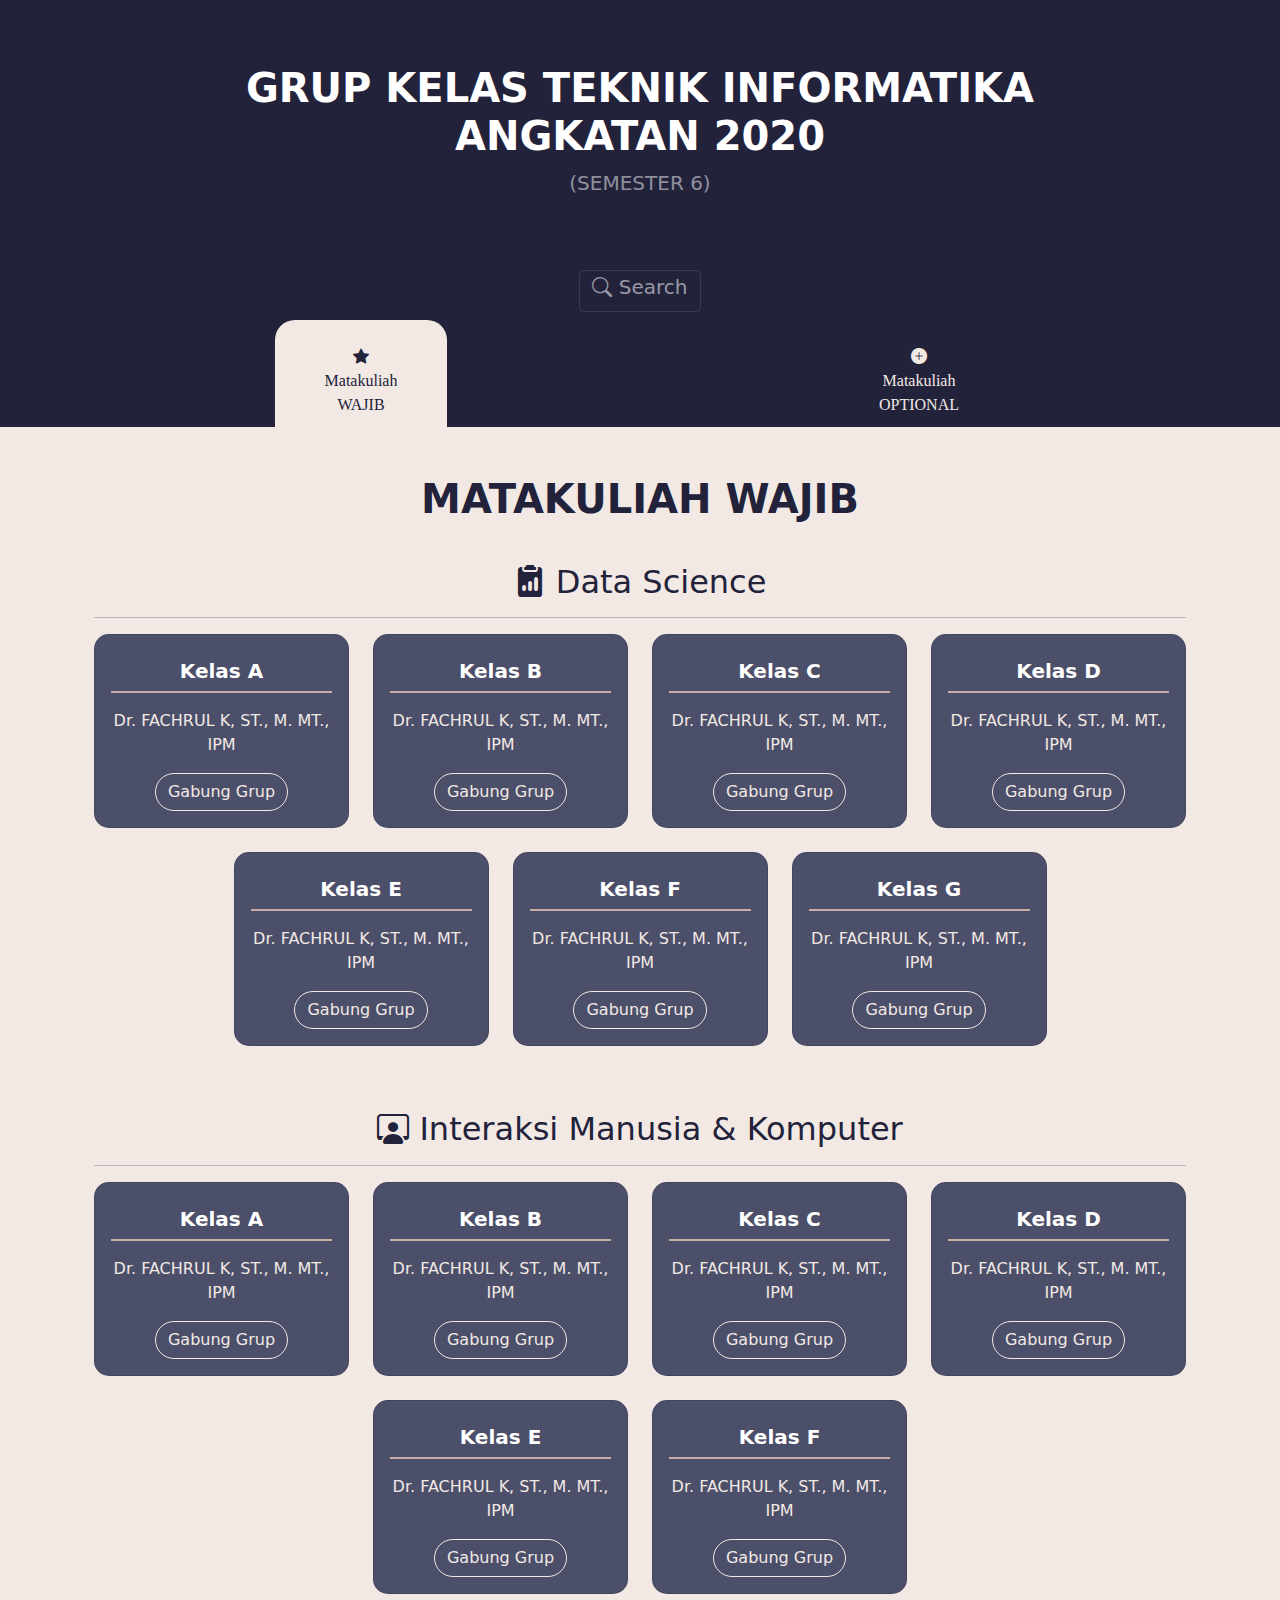
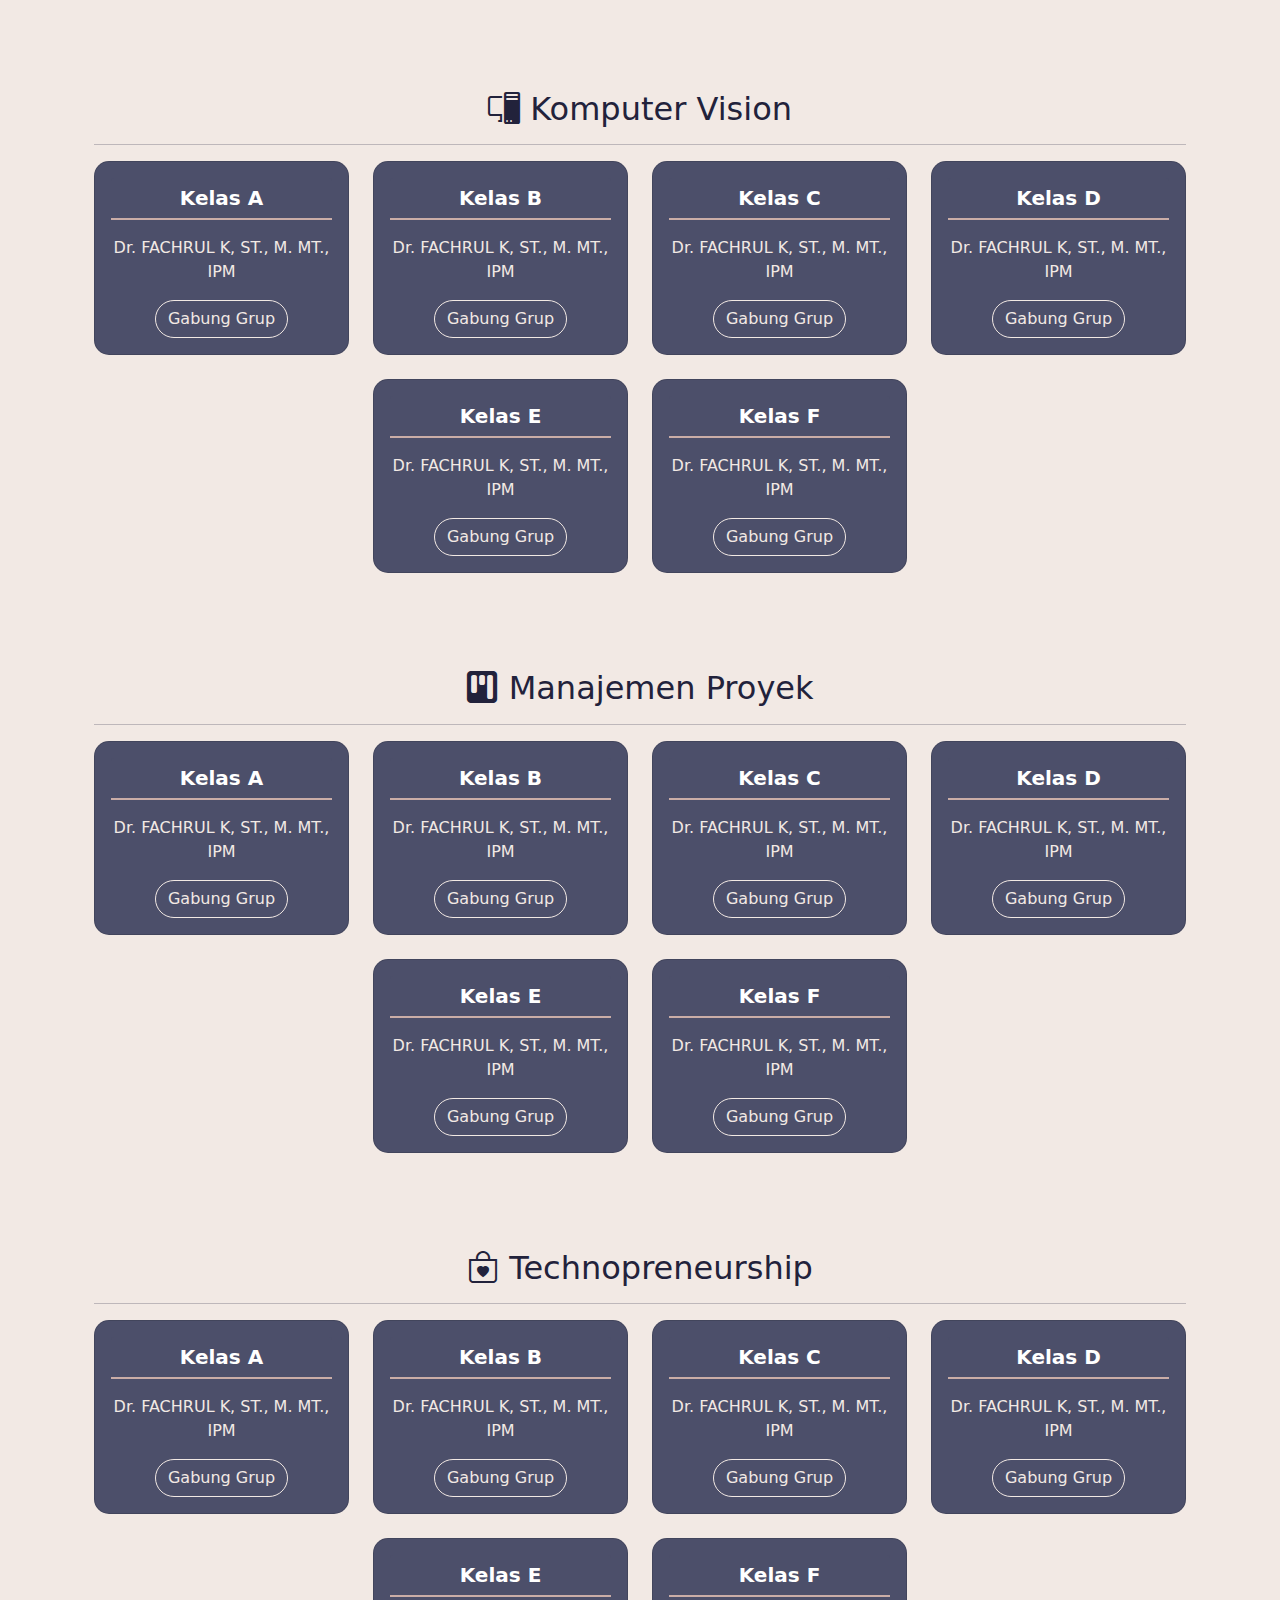
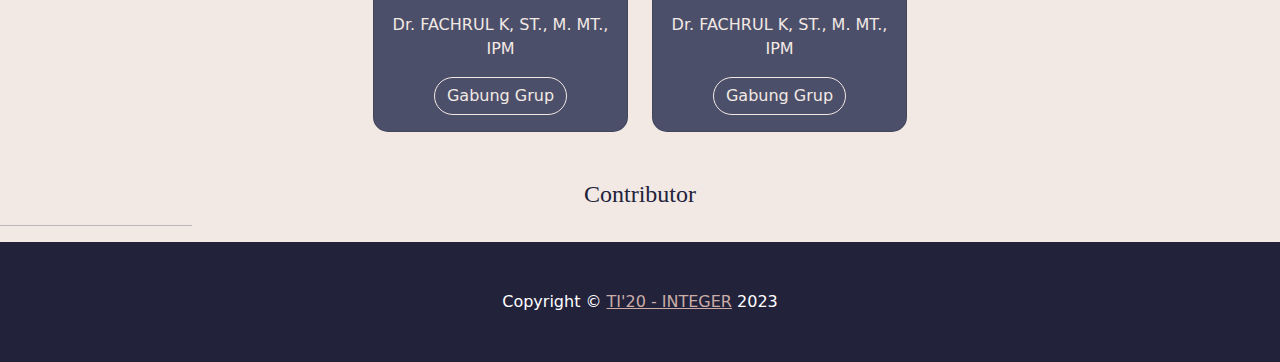
==== index.html @ 91c4e0d6 "try css menu" ====
<!DOCTYPE html>
<html lang="en">

<head>
  <title>KELAS INTEGER SEMESTER 6</title>
  <link rel="icon" type="image/png" href="favicon.png" />
  <meta name="viewport" content="width=device-width, initial-scale=1" />
  <!-- Favicon-->
  <link rel="icon" type="image/x-icon" href="assets/favicon.ico" />
  <!-- Bootstrap icons-->
  <link rel="stylesheet" href="https://cdn.jsdelivr.net/npm/bootstrap-icons@1.10.3/font/bootstrap-icons.css">
  <!-- Core theme CSS (includes Bootstrap)-->
  <link href="css/styles.css" rel="stylesheet" />
  <style>
    #more {
      display: none;
    }

    .tim {
      border-radius: 15px;
      margin: auto;
      text-align: center;
      font-family: "Apple Color Emoji", "Segoe UI Emoji", "Segoe UI Symbol";
      color: #22223B;
      padding: auto;
    }

    /* Style the buttons that are used to open the tab content */
    .col button {
      background-color: inherit;
      border: none;
      cursor: pointer;
      transition: 0.3s;
      font-family: "Apple Color Emoji", "Segoe UI Emoji", "Segoe UI Symbol";
      color: #F2E9E4;
      border-top-right-radius: 20px;
      border-top-left-radius: 20px;
      padding-right: 40%;
      padding-left: 40%;
      padding-top: 25px;
      padding-bottom: 10px;
    }

    @media screen and (min-width: 450px) {
      .col button {
      background-color: inherit;
      border: none;
      cursor: pointer;
      transition: 0.3s;
      font-family: "Apple Color Emoji", "Segoe UI Emoji", "Segoe UI Symbol";
      color: #F2E9E4;
      border-top-right-radius: 20px;
      border-top-left-radius: 20px;
      padding-right: 50px;
      padding-left: 50px;
      padding-top: 25px;
      padding-bottom: 10px;
    }
    }

    /* Change background color of buttons on hover */
    .col button:hover {
      background-color: #4C4F6A;
      color: #CAADA7;
    }

    /* Create an active/current tablink class */
    .col button.active {
      background-color: #F2E9E4;
      color: #22223B;
    }

    /* Style the tab content */
    .colcontent {
      display: none;
      padding: 6px 12px;
    }

    .sidenav {
      height: 100%;
      width: 0;
      position: fixed;
      z-index: 1;
      top: 0;
      left: 0;
      background-color: #4C4F6A;
      overflow-x: hidden;
      transition: 0.5s;
      padding-top: 30px;
    }
  </style>
</head>

<body>
  <header class="bg-dark py-3">
    <div class="container px-4 px-lg-5 my-5">
      <div class="text-center text-white">
        <h1 class="display-6 fw-bolder">GRUP KELAS TEKNIK INFORMATIKA ANGKATAN 2020</h1>
        <p class="lead fw-normal text-white-50 mb-0">(SEMESTER 6)</p>
      </div>
    </div>
  </header>

  <nav class="navbar navbar-dark bg-dark">
    <div class="container justify-content-center">
      <button class="navbar-toggler" type="button" onclick="openNav()" data-bs-toggle="mySidenav"
        data-bs-target="#mySidenav" aria-controls="mySidenav">
        <h5><i class="bi bi-search"></i> Search</h5>
      </button>
      <div class="sidenav text-bg-dark" tabindex="-1" id="mySidenav" aria-labelledby="offcanvasDarkNavbarLabel">
        <div class="offcanvas-header">
          <h5 class="offcanvas-title text-light" id="offcanvasDarkNavbarLabel">Pencarian Matakuliah</h5>
          <a type="button" class="btn-close btn-close-white" data-bs-dismiss="offcanvas" aria-label="Close"
            onclick="closeNav()"></a>
        </div>
        <div class="offcanvas-body">
          <div id="list-example" class="list-group">
            <div>
              <div class="offcanvas-header my-2">
                <h5 class="offcanvas-title text-light" id="offcanvasDarkNavbarLabel">Wajib</h5>
              </div>
              <a class="list-group-item list-group-item-action" href="#dataScience">Data Science</a>
              <a class="list-group-item list-group-item-action" href="#iMK">Interaksi Manusia dan Komputer</a>
              <a class="list-group-item list-group-item-action" href="#komVis">Komputer Vision</a>
              <a class="list-group-item list-group-item-action" href="#menPro">Manajemen Proyek</a>
              <a class="list-group-item list-group-item-action" href="#techno">Technopreneurship</a>
            </div>

            <div>
              <div class="offcanvas-header my-2">
                <h5 class="offcanvas-title text-light" id="offcanvasDarkNavbarLabel">Optional</h5>
              </div>
              <a class="list-group-item list-group-item-action" href="#animation">Animation Creator</a>
              <a class="list-group-item list-group-item-action" href="#bioinfo">Bioinformatics</a>
              <a class="list-group-item list-group-item-action" href="#biomed">Biomedics</a>
              <a class="list-group-item list-group-item-action" href="#cloud">Cloud Computing</a>
              <a class="list-group-item list-group-item-action" href="#data">Datamining</a>
              <a class="list-group-item list-group-item-action" href="#frame">Framework Programming</a>
              <a class="list-group-item list-group-item-action" href="#gis">Geographical Information System</a>
              <a class="list-group-item list-group-item-action" href="#infoRet">Information Retreival</a>
              <a class="list-group-item list-group-item-action" href="#inMar">Internet Marketing</a>
              <a class="list-group-item list-group-item-action" href="#IoT">Internet Of Thing</a>
              <a class="list-group-item list-group-item-action" href="#IoS">IoS</a>
              <a class="list-group-item list-group-item-action" href="#Audit">IT Audit</a>
              <a class="list-group-item list-group-item-action" href="#Knowledge">Knowledge Engineering</a>
              <a class="list-group-item list-group-item-action" href="#ML">Machine Learning</a>
              <a class="list-group-item list-group-item-action" href="#NLP">Natural Language Processing</a>
              <a class="list-group-item list-group-item-action" href="#Robot">Robotic</a>
              <a class="list-group-item list-group-item-action" href="#Modeling">Simulation And Modeling</a>
              <a class="list-group-item list-group-item-action" href="#Start">Start-Up Development</a>
              <a class="list-group-item list-group-item-action" href="#Secure">System Security</a>
              <a class="list-group-item list-group-item-action" href="#UIGame">User Interface & Game Environment</a>
              <a class="list-group-item list-group-item-action" href="#arsitek">Arsitektur Enterprise </a>
              <a class="list-group-item list-group-item-action" href="#KPL">Kualitas Perangkat Lunak</a>
              <a class="list-group-item list-group-item-action" href="#Soft">Soft Computing </a>
              <a class="list-group-item list-group-item-action" href="#Govern">It Governance </a>
              <a class="list-group-item list-group-item-action" href="#MPL">Manajemen Perangkat Lunak</a>
            </div>
          </div>
        </div>
      </div>
    </div>
  </nav>

  <!-- MENU -->

  <nav class="navbar navbar-dark bg-dark py-0">
    <div class="container justify-content-between">
      <div class="col col-sm-5 col-md-6 text-center">
        <button class="tablinks" onclick="openSUBJ(event, 'WAJIB')" id="defaultOpen"><i class="bi bi-star-fill"></i><br>
          Matakuliah<br>WAJIB</button>
      </div>
      <div class="col col-sm-5 col-md-6 text-center">
        <button class="tablinks" onclick="openSUBJ(event, 'OPT')"><i class="bi bi-plus-circle-fill"></i><br>
          Matakuliah<br>OPTIONAL</button>
      </div>
    </div>
  </nav>
  <!--   
    <div class="row" style="background-color: #22223B;">
      <div class="row justify-content-between">
        <div class="col col-sm-5 col-md-6 text-center">
          <button class="tablinks" onclick="openSUBJ(event, 'WAJIB')" id="defaultOpen"><i class="bi bi-star-fill"></i><br>
            Matakuliah<br>WAJIB</button>
        </div>
        <div class="col col-sm-5 col-md-6 text-center">
          <button class="tablinks" onclick="openSUBJ(event, 'OPT')"><i class="bi bi-plus-circle-fill"></i><br>
            Matakuliah<br>OPTIONAL</button>
        </div>
      </div>
    </div> -->

  <!-- JUDUL -->
  <div class="container">
    <div class="container text-center">
      <div id="WAJIB" class="tabcontent">
        <div class="container px-lg-1 my-4 mt-5">
          <div class="text-center text-dark">
            <h1 class="display-6 fw-bolder">MATAKULIAH WAJIB</h1>
          </div>
        </div>

        <!-- Data Science -->
        <section class="py-3">
          <div class="mb-3" id="dataScience">
            <h2><i class="bi bi-clipboard2-data-fill"></i> Data Science</h2>
            <HR>
            </HR>
          </div>

          <div class="row gy-4 justify-content-center">
            <div class="col-md-3">
              <div class="card text-center">
                <div class="card-body">
                  <h5 class="card-header mb-3 text-white fw-bolder">Kelas A</h5>
                  <p class="card-text">Dr. FACHRUL K, ST., M. MT., IPM</p>
                  <a href="https://chat.whatsapp.com/KOhq1OgihVn6NSrxD44GKT" class="btn btn-outline-light"
                    target="_blank">Gabung Grup</a>
                </div>
              </div>
            </div>
            <div class="col-md-3">
              <div class="card text-center">
                <div class="card-body">
                  <h5 class="card-header mb-3 text-white fw-bolder">Kelas B</h5>
                  <p class="card-text">Dr. FACHRUL K, ST., M. MT., IPM</p>
                  <a href="https://chat.whatsapp.com/KOhq1OgihVn6NSrxD44GKT" class="btn btn-outline-light"
                    target="_blank">Gabung Grup</a>
                </div>
              </div>
            </div>
            <div class="col-md-3">
              <div class="card text-center">
                <div class="card-body">
                  <h5 class="card-header mb-3 text-white fw-bolder">Kelas C</h5>
                  <p class="card-text">Dr. FACHRUL K, ST., M. MT., IPM</p>
                  <a href="https://chat.whatsapp.com/KOhq1OgihVn6NSrxD44GKT" class="btn btn-outline-light"
                    target="_blank">Gabung Grup</a>
                </div>
              </div>
            </div>
            <div class="col-md-3">
              <div class="card text-center">
                <div class="card-body">
                  <h5 class="card-header mb-3 text-white fw-bolder">Kelas D</h5>
                  <p class="card-text">Dr. FACHRUL K, ST., M. MT., IPM</p>
                  <a href="https://chat.whatsapp.com/KOhq1OgihVn6NSrxD44GKT" class="btn btn-outline-light"
                    target="_blank">Gabung Grup</a>
                </div>
              </div>
            </div>
            <div class="col-md-3">
              <div class="card text-center">
                <div class="card-body">
                  <h5 class="card-header mb-3 text-white fw-bolder">Kelas E</h5>
                  <p class="card-text">Dr. FACHRUL K, ST., M. MT., IPM</p>
                  <a href="https://chat.whatsapp.com/KOhq1OgihVn6NSrxD44GKT" class="btn btn-outline-light"
                    target="_blank">Gabung Grup</a>
                </div>
              </div>
            </div>
            <div class="col-md-3">
              <div class="card text-center">
                <div class="card-body">
                  <h5 class="card-header mb-3 text-white fw-bolder">Kelas F</h5>
                  <p class="card-text">Dr. FACHRUL K, ST., M. MT., IPM</p>
                  <a href="https://chat.whatsapp.com/KOhq1OgihVn6NSrxD44GKT" class="btn btn-outline-light"
                    target="_blank">Gabung Grup</a>
                </div>
              </div>
            </div>
            <div class="col-md-3">
              <div class="card text-center">
                <div class="card-body">
                  <h5 class="card-header mb-3 text-white fw-bolder">Kelas G</h5>
                  <p class="card-text">Dr. FACHRUL K, ST., M. MT., IPM</p>
                  <a href="https://chat.whatsapp.com/KOhq1OgihVn6NSrxD44GKT" class="btn btn-outline-light"
                    target="_blank">Gabung Grup</a>
                </div>
              </div>
            </div>
          </div>
        </section>

        <!-- Interaksi Manusia & Komputer -->
        <section class="py-5">
          <div class="mb-3" id="iMK">
            <h2><i class="bi bi-person-workspace"></i> Interaksi Manusia & Komputer</h2>
            <HR>
            </HR>
          </div>

          <div class="row gy-4 justify-content-center">
            <div class="col-md-3">
              <div class="card text-center">
                <div class="card-body">
                  <h5 class="card-header mb-3 text-white fw-bolder">Kelas A</h5>
                  <p class="card-text">Dr. FACHRUL K, ST., M. MT., IPM</p>
                  <a href="https://chat.whatsapp.com/KOhq1OgihVn6NSrxD44GKT" class="btn btn-outline-light"
                    target="_blank">Gabung Grup</a>
                </div>
              </div>
            </div>
            <div class="col-md-3">
              <div class="card text-center">
                <div class="card-body">
                  <h5 class="card-header mb-3 text-white fw-bolder">Kelas B</h5>
                  <p class="card-text">Dr. FACHRUL K, ST., M. MT., IPM</p>
                  <a href="https://chat.whatsapp.com/KOhq1OgihVn6NSrxD44GKT" class="btn btn-outline-light"
                    target="_blank">Gabung Grup</a>
                </div>
              </div>
            </div>
            <div class="col-md-3">
              <div class="card text-center">
                <div class="card-body">
                  <h5 class="card-header mb-3 text-white fw-bolder">Kelas C</h5>
                  <p class="card-text">Dr. FACHRUL K, ST., M. MT., IPM</p>
                  <a href="https://chat.whatsapp.com/KOhq1OgihVn6NSrxD44GKT" class="btn btn-outline-light"
                    target="_blank">Gabung Grup</a>
                </div>
              </div>
            </div>
            <div class="col-md-3">
              <div class="card text-center">
                <div class="card-body">
                  <h5 class="card-header mb-3 text-white fw-bolder">Kelas D</h5>
                  <p class="card-text">Dr. FACHRUL K, ST., M. MT., IPM</p>
                  <a href="https://chat.whatsapp.com/KOhq1OgihVn6NSrxD44GKT" class="btn btn-outline-light"
                    target="_blank">Gabung Grup</a>
                </div>
              </div>
            </div>
            <div class="col-md-3">
              <div class="card text-center">
                <div class="card-body">
                  <h5 class="card-header mb-3 text-white fw-bolder">Kelas E</h5>
                  <p class="card-text">Dr. FACHRUL K, ST., M. MT., IPM</p>
                  <a href="https://chat.whatsapp.com/KOhq1OgihVn6NSrxD44GKT" class="btn btn-outline-light"
                    target="_blank">Gabung Grup</a>
                </div>
              </div>
            </div>
            <div class="col-md-3">
              <div class="card text-center">
                <div class="card-body">
                  <h5 class="card-header mb-3 text-white fw-bolder">Kelas F</h5>
                  <p class="card-text">Dr. FACHRUL K, ST., M. MT., IPM</p>
                  <a href="https://chat.whatsapp.com/KOhq1OgihVn6NSrxD44GKT" class="btn btn-outline-light"
                    target="_blank">Gabung Grup</a>
                </div>
              </div>
            </div>
          </div>
        </section>

        <!-- Komputer Vision -->
        <section class="py-5">
          <div class="mb-3" id="komVis">
            <h2><i class="bi bi-pc-display"></i> Komputer Vision</h2>
            <HR>
            </HR>
          </div>

          <div class="row gy-4 justify-content-center">
            <div class="col-md-3">
              <div class="card text-center">
                <div class="card-body">
                  <h5 class="card-header mb-3 text-white fw-bolder">Kelas A</h5>
                  <p class="card-text">Dr. FACHRUL K, ST., M. MT., IPM</p>
                  <a href="https://chat.whatsapp.com/KOhq1OgihVn6NSrxD44GKT" class="btn btn-outline-light"
                    target="_blank">Gabung Grup</a>
                </div>
              </div>
            </div>
            <div class="col-md-3">
              <div class="card text-center">
                <div class="card-body">
                  <h5 class="card-header mb-3 text-white fw-bolder">Kelas B</h5>
                  <p class="card-text">Dr. FACHRUL K, ST., M. MT., IPM</p>
                  <a href="https://chat.whatsapp.com/KOhq1OgihVn6NSrxD44GKT" class="btn btn-outline-light"
                    target="_blank">Gabung Grup</a>
                </div>
              </div>
            </div>
            <div class="col-md-3">
              <div class="card text-center">
                <div class="card-body">
                  <h5 class="card-header mb-3 text-white fw-bolder">Kelas C</h5>
                  <p class="card-text">Dr. FACHRUL K, ST., M. MT., IPM</p>
                  <a href="https://chat.whatsapp.com/KOhq1OgihVn6NSrxD44GKT" class="btn btn-outline-light"
                    target="_blank">Gabung Grup</a>
                </div>
              </div>
            </div>
            <div class="col-md-3">
              <div class="card text-center">
                <div class="card-body">
                  <h5 class="card-header mb-3 text-white fw-bolder">Kelas D</h5>
                  <p class="card-text">Dr. FACHRUL K, ST., M. MT., IPM</p>
                  <a href="https://chat.whatsapp.com/KOhq1OgihVn6NSrxD44GKT" class="btn btn-outline-light"
                    target="_blank">Gabung Grup</a>
                </div>
              </div>
            </div>
            <div class="col-md-3">
              <div class="card text-center">
                <div class="card-body">
                  <h5 class="card-header mb-3 text-white fw-bolder">Kelas E</h5>
                  <p class="card-text">Dr. FACHRUL K, ST., M. MT., IPM</p>
                  <a href="https://chat.whatsapp.com/KOhq1OgihVn6NSrxD44GKT" class="btn btn-outline-light"
                    target="_blank">Gabung Grup</a>
                </div>
              </div>
            </div>
            <div class="col-md-3">
              <div class="card text-center">
                <div class="card-body">
                  <h5 class="card-header mb-3 text-white fw-bolder">Kelas F</h5>
                  <p class="card-text">Dr. FACHRUL K, ST., M. MT., IPM</p>
                  <a href="https://chat.whatsapp.com/KOhq1OgihVn6NSrxD44GKT" class="btn btn-outline-light"
                    target="_blank">Gabung Grup</a>
                </div>
              </div>
            </div>
          </div>
        </section>

        <!-- Manajemen Proyek -->
        <section class="py-5">
          <div class="mb-3" id="menPro">
            <h2><i class="bi bi-kanban-fill"></i> Manajemen Proyek</h2>
            <HR>
            </HR>
          </div>

          <div class="row gy-4 justify-content-center">
            <div class="col-md-3">
              <div class="card text-center">
                <div class="card-body">
                  <h5 class="card-header mb-3 text-white fw-bolder">Kelas A</h5>
                  <p class="card-text">Dr. FACHRUL K, ST., M. MT., IPM</p>
                  <a href="https://chat.whatsapp.com/KOhq1OgihVn6NSrxD44GKT" class="btn btn-outline-light"
                    target="_blank">Gabung Grup</a>
                </div>
              </div>
            </div>
            <div class="col-md-3">
              <div class="card text-center">
                <div class="card-body">
                  <h5 class="card-header mb-3 text-white fw-bolder">Kelas B</h5>
                  <p class="card-text">Dr. FACHRUL K, ST., M. MT., IPM</p>
                  <a href="https://chat.whatsapp.com/KOhq1OgihVn6NSrxD44GKT" class="btn btn-outline-light"
                    target="_blank">Gabung Grup</a>
                </div>
              </div>
            </div>
            <div class="col-md-3">
              <div class="card text-center">
                <div class="card-body">
                  <h5 class="card-header mb-3 text-white fw-bolder">Kelas C</h5>
                  <p class="card-text">Dr. FACHRUL K, ST., M. MT., IPM</p>
                  <a href="https://chat.whatsapp.com/KOhq1OgihVn6NSrxD44GKT" class="btn btn-outline-light"
                    target="_blank">Gabung Grup</a>
                </div>
              </div>
            </div>
            <div class="col-md-3">
              <div class="card text-center">
                <div class="card-body">
                  <h5 class="card-header mb-3 text-white fw-bolder">Kelas D</h5>
                  <p class="card-text">Dr. FACHRUL K, ST., M. MT., IPM</p>
                  <a href="https://chat.whatsapp.com/KOhq1OgihVn6NSrxD44GKT" class="btn btn-outline-light"
                    target="_blank">Gabung Grup</a>
                </div>
              </div>
            </div>
            <div class="col-md-3">
              <div class="card text-center">
                <div class="card-body">
                  <h5 class="card-header mb-3 text-white fw-bolder">Kelas E</h5>
                  <p class="card-text">Dr. FACHRUL K, ST., M. MT., IPM</p>
                  <a href="https://chat.whatsapp.com/KOhq1OgihVn6NSrxD44GKT" class="btn btn-outline-light"
                    target="_blank">Gabung Grup</a>
                </div>
              </div>
            </div>
            <div class="col-md-3">
              <div class="card text-center">
                <div class="card-body">
                  <h5 class="card-header mb-3 text-white fw-bolder">Kelas F</h5>
                  <p class="card-text">Dr. FACHRUL K, ST., M. MT., IPM</p>
                  <a href="https://chat.whatsapp.com/KOhq1OgihVn6NSrxD44GKT" class="btn btn-outline-light"
                    target="_blank">Gabung Grup</a>
                </div>
              </div>
            </div>
          </div>
        </section>

        <!-- Technopreneurship -->
        <section class="py-5">
          <div class="mb-3" id="techno">
            <h2><i class="bi bi-bag-heart"></i> Technopreneurship</h2>
            <HR>
            </HR>
          </div>

          <div class="row gy-4 justify-content-center">
            <div class="col-md-3">
              <div class="card text-center">
                <div class="card-body">
                  <h5 class="card-header mb-3 text-white fw-bolder">Kelas A</h5>
                  <p class="card-text">Dr. FACHRUL K, ST., M. MT., IPM</p>
                  <a href="https://chat.whatsapp.com/KOhq1OgihVn6NSrxD44GKT" class="btn btn-outline-light"
                    target="_blank">Gabung Grup</a>
                </div>
              </div>
            </div>
            <div class="col-md-3">
              <div class="card text-center">
                <div class="card-body">
                  <h5 class="card-header mb-3 text-white fw-bolder">Kelas B</h5>
                  <p class="card-text">Dr. FACHRUL K, ST., M. MT., IPM</p>
                  <a href="https://chat.whatsapp.com/KOhq1OgihVn6NSrxD44GKT" class="btn btn-outline-light"
                    target="_blank">Gabung Grup</a>
                </div>
              </div>
            </div>
            <div class="col-md-3">
              <div class="card text-center">
                <div class="card-body">
                  <h5 class="card-header mb-3 text-white fw-bolder">Kelas C</h5>
                  <p class="card-text">Dr. FACHRUL K, ST., M. MT., IPM</p>
                  <a href="https://chat.whatsapp.com/KOhq1OgihVn6NSrxD44GKT" class="btn btn-outline-light"
                    target="_blank">Gabung Grup</a>
                </div>
              </div>
            </div>
            <div class="col-md-3">
              <div class="card text-center">
                <div class="card-body">
                  <h5 class="card-header mb-3 text-white fw-bolder">Kelas D</h5>
                  <p class="card-text">Dr. FACHRUL K, ST., M. MT., IPM</p>
                  <a href="https://chat.whatsapp.com/KOhq1OgihVn6NSrxD44GKT" class="btn btn-outline-light"
                    target="_blank">Gabung Grup</a>
                </div>
              </div>
            </div>
            <div class="col-md-3">
              <div class="card text-center">
                <div class="card-body">
                  <h5 class="card-header mb-3 text-white fw-bolder">Kelas E</h5>
                  <p class="card-text">Dr. FACHRUL K, ST., M. MT., IPM</p>
                  <a href="https://chat.whatsapp.com/KOhq1OgihVn6NSrxD44GKT" class="btn btn-outline-light"
                    target="_blank">Gabung Grup</a>
                </div>
              </div>
            </div>
            <div class="col-md-3">
              <div class="card text-center">
                <div class="card-body">
                  <h5 class="card-header mb-3 text-white fw-bolder">Kelas F</h5>
                  <p class="card-text">Dr. FACHRUL K, ST., M. MT., IPM</p>
                  <a href="https://chat.whatsapp.com/KOhq1OgihVn6NSrxD44GKT" class="btn btn-outline-light"
                    target="_blank">Gabung Grup</a>
                </div>
              </div>
            </div>
          </div>
        </section>
      </div>








      <!--                       OPTIONAL SUBJECT                       -->
      <div id="OPT" class="tabcontent">
        <div class="container px-lg-1 my-4 mt-5">
          <div class="text-center text-dark">
            <h1 class="display-6 fw-bolder">MATAKULIAH OPTIONAL</h1>
          </div>
        </div>

        <!--                            BARIS 1                            -->

        <div class="row justify-content-around">
          <!-- Animation Creator -->
          <section class="col py-3 px-1 mx-2">
            <div class="mb-3" id="animation">
              <h2><i class="fa-solid fa-circle-plus"></i> Animation Creator</h2>
              <HR>
              </HR>
            </div>

            <div class="row mx-1 my-4 justify-content-around">
              <div class="col">
                <div class="card text-center">
                  <div class="card-body">
                    <h5 class="card-header mb-3 text-white fw-bolder">Kelas A</h5>
                    <p class="card-text">Dr. FACHRUL K, ST., M. MT., IPM</p>
                    <a href="https://chat.whatsapp.com/KOhq1OgihVn6NSrxD44GKT" class="btn btn-outline-light"
                      target="_blank">Gabung Grup</a>
                  </div>
                </div>
              </div>
            </div>
            <div class="row mx-1 my-4 justify-content-around">
              <div class="col">
                <div class="card text-center">
                  <div class="card-body">
                    <h5 class="card-header mb-3 text-white fw-bolder">Kelas AA</h5>
                    <p class="card-text">Dr. FACHRUL K, ST., M. MT., IPM</p>
                    <a href="https://chat.whatsapp.com/KOhq1OgihVn6NSrxD44GKT" class="btn btn-outline-light"
                      target="_blank">Gabung Grup</a>
                  </div>
                </div>
              </div>
            </div>
          </section>

          <!-- Bioinformatics -->
          <section class="col py-3 px-1 mx-2">
            <div class="mb-3" id="bioinfo">
              <h2><i class="fa-solid fa-circle-plus"></i> Bioinformatics</h2>
              <HR>
              </HR>
            </div>

            <div class="row mx-1 my-4 justify-content-around">
              <div class="col">
                <div class="card text-center">
                  <div class="card-body">
                    <h5 class="card-header mb-3 text-white fw-bolder">Kelas A</h5>
                    <p class="card-text">Dr. FACHRUL K, ST., M. MT., IPM</p>
                    <a href="https://chat.whatsapp.com/KOhq1OgihVn6NSrxD44GKT" class="btn btn-outline-light"
                      target="_blank">Gabung Grup</a>
                  </div>
                </div>
              </div>
            </div>
          </section>
        </div>

        <!--                            BARIS 2                            -->

        <div class="row justify-content-around">
          <!-- Biomedics -->
          <section class="col py-3 px-1 mx-2">
            <div class="mb-3" id="biomed">
              <h2><i class="fa-solid fa-circle-plus"></i> Biomedics</h2>
              <HR>
              </HR>
            </div>

            <div class="row mx-1 my-4 justify-content-around">
              <div class="col">
                <div class="card text-center">
                  <div class="card-body">
                    <h5 class="card-header mb-3 text-white fw-bolder">Kelas A</h5>
                    <p class="card-text">Dr. FACHRUL K, ST., M. MT., IPM</p>
                    <a href="https://chat.whatsapp.com/KOhq1OgihVn6NSrxD44GKT" class="btn btn-outline-light"
                      target="_blank">Gabung Grup</a>
                  </div>
                </div>
              </div>
            </div>
          </section>

          <!-- Cloud Computing -->
          <section class="col py-3 px-1 mx-2">
            <div class="mb-3" id="cloud">
              <h2><i class="fa-solid fa-circle-plus"></i> Cloud Computing</h2>
              <HR>
              </HR>
            </div>

            <div class="row mx-1 my-4 justify-content-around">
              <div class="col">
                <div class="card text-center">
                  <div class="card-body">
                    <h5 class="card-header mb-3 text-white fw-bolder">Kelas A</h5>
                    <p class="card-text">Dr. FACHRUL K, ST., M. MT., IPM</p>
                    <a href="https://chat.whatsapp.com/KOhq1OgihVn6NSrxD44GKT" class="btn btn-outline-light"
                      target="_blank">Gabung Grup</a>
                  </div>
                </div>
              </div>
            </div>
            <div class="row mx-1 my-4 justify-content-around">
              <div class="col">
                <div class="card text-center">
                  <div class="card-body">
                    <h5 class="card-header mb-3 text-white fw-bolder">Kelas AA</h5>
                    <p class="card-text">Dr. FACHRUL K, ST., M. MT., IPM</p>
                    <a href="https://chat.whatsapp.com/KOhq1OgihVn6NSrxD44GKT" class="btn btn-outline-light"
                      target="_blank">Gabung Grup</a>
                  </div>
                </div>
              </div>
            </div>
          </section>
        </div>

        <!--                            BARIS 3                            -->

        <div class="row justify-content-around">
          <!-- Datamining -->
          <section class="col py-3 px-1 mx-2">
            <div class="mb-3" id="data">
              <h2><i class="fa-solid fa-circle-plus"></i> Datamining</h2>
              <HR>
              </HR>
            </div>

            <div class="row mx-1 my-4 justify-content-around">
              <div class="col">
                <div class="card text-center">
                  <div class="card-body">
                    <h5 class="card-header mb-3 text-white fw-bolder">Kelas A</h5>
                    <p class="card-text">Dr. FACHRUL K, ST., M. MT., IPM</p>
                    <a href="https://chat.whatsapp.com/KOhq1OgihVn6NSrxD44GKT" class="btn btn-outline-light"
                      target="_blank">Gabung Grup</a>
                  </div>
                </div>
              </div>
            </div>
          </section>

          <!-- Framework Programming -->
          <section class="col py-3 px-1 mx-2">
            <div class="mb-3" id="frame">
              <h2><i class="fa-solid fa-circle-plus"></i> Framework Programming</h2>
              <HR>
              </HR>
            </div>

            <div class="row mx-1 my-4 justify-content-around">
              <div class="col">
                <div class="card text-center">
                  <div class="card-body">
                    <h5 class="card-header mb-3 text-white fw-bolder">Kelas A</h5>
                    <p class="card-text">Dr. FACHRUL K, ST., M. MT., IPM</p>
                    <a href="https://chat.whatsapp.com/KOhq1OgihVn6NSrxD44GKT" class="btn btn-outline-light"
                      target="_blank">Gabung Grup</a>
                  </div>
                </div>
              </div>
            </div>
            <div class="row mx-1 my-4 justify-content-around">
              <div class="col">
                <div class="card text-center">
                  <div class="card-body">
                    <h5 class="card-header mb-3 text-white fw-bolder">Kelas AA</h5>
                    <p class="card-text">Dr. FACHRUL K, ST., M. MT., IPM</p>
                    <a href="https://chat.whatsapp.com/KOhq1OgihVn6NSrxD44GKT" class="btn btn-outline-light"
                      target="_blank">Gabung Grup</a>
                  </div>
                </div>
              </div>
            </div>
          </section>
        </div>

        <!--                            BARIS 4                            -->

        <div class="row justify-content-around">
          <!-- Geographical Information System -->
          <section class="col py-3 px-1 mx-2">
            <div class="mb-3" id="gis">
              <h2><i class="fa-solid fa-circle-plus"></i> Geographical Information System</h2>
              <HR>
              </HR>
            </div>

            <div class="row mx-1 my-4 justify-content-around">
              <div class="col">
                <div class="card text-center">
                  <div class="card-body">
                    <h5 class="card-header mb-3 text-white fw-bolder">Kelas A</h5>
                    <p class="card-text">Dr. FACHRUL K, ST., M. MT., IPM</p>
                    <a href="https://chat.whatsapp.com/KOhq1OgihVn6NSrxD44GKT" class="btn btn-outline-light"
                      target="_blank">Gabung Grup</a>
                  </div>
                </div>
              </div>
            </div>
          </section>

          <!-- Information Retreival -->
          <section class="col py-3 px-1 mx-2">
            <div class="mb-3" id="infoRet">
              <h2><i class="fa-solid fa-circle-plus"></i> Information Retreival</h2>
              <HR>
              </HR>
            </div>

            <div class="row mx-1 my-4 justify-content-around">
              <div class="col">
                <div class="card text-center">
                  <div class="card-body">
                    <h5 class="card-header mb-3 text-white fw-bolder">Kelas A</h5>
                    <p class="card-text">Dr. FACHRUL K, ST., M. MT., IPM</p>
                    <a href="https://chat.whatsapp.com/KOhq1OgihVn6NSrxD44GKT" class="btn btn-outline-light"
                      target="_blank">Gabung Grup</a>
                  </div>
                </div>
              </div>
            </div>
            <div class="row mx-1 my-4 justify-content-around">
              <div class="col">
                <div class="card text-center">
                  <div class="card-body">
                    <h5 class="card-header mb-3 text-white fw-bolder">Kelas AA</h5>
                    <p class="card-text">Dr. FACHRUL K, ST., M. MT., IPM</p>
                    <a href="https://chat.whatsapp.com/KOhq1OgihVn6NSrxD44GKT" class="btn btn-outline-light"
                      target="_blank">Gabung Grup</a>
                  </div>
                </div>
              </div>
            </div>
          </section>
        </div>

        <!--                            BARIS 5                            -->

        <div class="row justify-content-around">
          <!-- Internet Marketing -->
          <section class="col py-3 px-1 mx-2">
            <div class="mb-3" id="inMar">
              <h2><i class="fa-solid fa-circle-plus"></i> Internet Marketing</h2>
              <HR>
              </HR>
            </div>

            <div class="row mx-1 my-4 justify-content-around">
              <div class="col">
                <div class="card text-center">
                  <div class="card-body">
                    <h5 class="card-header mb-3 text-white fw-bolder">Kelas A</h5>
                    <p class="card-text">Dr. FACHRUL K, ST., M. MT., IPM</p>
                    <a href="https://chat.whatsapp.com/KOhq1OgihVn6NSrxD44GKT" class="btn btn-outline-light"
                      target="_blank">Gabung Grup</a>
                  </div>
                </div>
              </div>
            </div>
          </section>

          <!-- Internet Of Thing -->
          <section class="col py-3 px-1 mx-2">
            <div class="mb-3" id="IoT">
              <h2><i class="fa-solid fa-circle-plus"></i> Internet Of Thing</h2>
              <HR>
              </HR>
            </div>

            <div class="row mx-1 my-4 justify-content-around">
              <div class="col">
                <div class="card text-center">
                  <div class="card-body">
                    <h5 class="card-header mb-3 text-white fw-bolder">Kelas A</h5>
                    <p class="card-text">Dr. FACHRUL K, ST., M. MT., IPM</p>
                    <a href="https://chat.whatsapp.com/KOhq1OgihVn6NSrxD44GKT" class="btn btn-outline-light"
                      target="_blank">Gabung Grup</a>
                  </div>
                </div>
              </div>
            </div>
            <div class="row mx-1 my-4 justify-content-around">
              <div class="col">
                <div class="card text-center">
                  <div class="card-body">
                    <h5 class="card-header mb-3 text-white fw-bolder">Kelas AA</h5>
                    <p class="card-text">Dr. FACHRUL K, ST., M. MT., IPM</p>
                    <a href="https://chat.whatsapp.com/KOhq1OgihVn6NSrxD44GKT" class="btn btn-outline-light"
                      target="_blank">Gabung Grup</a>
                  </div>
                </div>
              </div>
            </div>
          </section>
        </div>

        <!--                            BARIS 6                            -->

        <div class="row justify-content-around">
          <!-- IoS -->
          <section class="col py-3 px-1 mx-2">
            <div class="mb-3" id="IoS">
              <h2><i class="fa-solid fa-circle-plus"></i> IoS</h2>
              <HR>
              </HR>
            </div>

            <div class="row mx-1 my-4 justify-content-around">
              <div class="col">
                <div class="card text-center">
                  <div class="card-body">
                    <h5 class="card-header mb-3 text-white fw-bolder">Kelas A</h5>
                    <p class="card-text">Dr. FACHRUL K, ST., M. MT., IPM</p>
                    <a href="https://chat.whatsapp.com/KOhq1OgihVn6NSrxD44GKT" class="btn btn-outline-light"
                      target="_blank">Gabung Grup</a>
                  </div>
                </div>
              </div>
            </div>
          </section>

          <!-- IT Audit -->
          <section class="col py-3 px-1 mx-2">
            <div class="mb-3" id="Audit">
              <h2><i class="fa-solid fa-circle-plus"></i> IT Audit</h2>
              <HR>
              </HR>
            </div>

            <div class="row mx-1 my-4 justify-content-around">
              <div class="col">
                <div class="card text-center">
                  <div class="card-body">
                    <h5 class="card-header mb-3 text-white fw-bolder">Kelas A</h5>
                    <p class="card-text">Dr. FACHRUL K, ST., M. MT., IPM</p>
                    <a href="https://chat.whatsapp.com/KOhq1OgihVn6NSrxD44GKT" class="btn btn-outline-light"
                      target="_blank">Gabung Grup</a>
                  </div>
                </div>
              </div>
            </div>
            <div class="row mx-1 my-4 justify-content-around">
              <div class="col">
                <div class="card text-center">
                  <div class="card-body">
                    <h5 class="card-header mb-3 text-white fw-bolder">Kelas AA</h5>
                    <p class="card-text">Dr. FACHRUL K, ST., M. MT., IPM</p>
                    <a href="https://chat.whatsapp.com/KOhq1OgihVn6NSrxD44GKT" class="btn btn-outline-light"
                      target="_blank">Gabung Grup</a>
                  </div>
                </div>
              </div>
            </div>
          </section>
        </div>

        <!--                            BARIS 7                            -->

        <div class="row justify-content-around">
          <!-- Knowledge Engineering -->
          <section class="col py-3 px-1 mx-2">
            <div class="mb-3" id="Knowledge">
              <h2><i class="fa-solid fa-circle-plus"></i> Knowledge Engineering</h2>
              <HR>
              </HR>
            </div>

            <div class="row mx-1 my-4 justify-content-around">
              <div class="col">
                <div class="card text-center">
                  <div class="card-body">
                    <h5 class="card-header mb-3 text-white fw-bolder">Kelas A</h5>
                    <p class="card-text">Dr. FACHRUL K, ST., M. MT., IPM</p>
                    <a href="https://chat.whatsapp.com/KOhq1OgihVn6NSrxD44GKT" class="btn btn-outline-light"
                      target="_blank">Gabung Grup</a>
                  </div>
                </div>
              </div>
            </div>
          </section>

          <!-- Machine Learning -->
          <section class="col py-3 px-1 mx-2">
            <div class="mb-3" id="ML">
              <h2><i class="fa-solid fa-circle-plus"></i> Machine Learning</h2>
              <HR>
              </HR>
            </div>

            <div class="row mx-1 my-4 justify-content-around">
              <div class="col">
                <div class="card text-center">
                  <div class="card-body">
                    <h5 class="card-header mb-3 text-white fw-bolder">Kelas A</h5>
                    <p class="card-text">Dr. FACHRUL K, ST., M. MT., IPM</p>
                    <a href="https://chat.whatsapp.com/KOhq1OgihVn6NSrxD44GKT" class="btn btn-outline-light"
                      target="_blank">Gabung Grup</a>
                  </div>
                </div>
              </div>
            </div>
            <div class="row mx-1 my-4 justify-content-around">
              <div class="col">
                <div class="card text-center">
                  <div class="card-body">
                    <h5 class="card-header mb-3 text-white fw-bolder">Kelas AA</h5>
                    <p class="card-text">Dr. FACHRUL K, ST., M. MT., IPM</p>
                    <a href="https://chat.whatsapp.com/KOhq1OgihVn6NSrxD44GKT" class="btn btn-outline-light"
                      target="_blank">Gabung Grup</a>
                  </div>
                </div>
              </div>
            </div>
          </section>
        </div>

        <!--                            BARIS 8                            -->

        <div class="row justify-content-around">
          <!-- Natural Language Processing -->
          <section class="col py-3 px-1 mx-2">
            <div class="mb-3" id="NLP">
              <h2><i class="fa-solid fa-circle-plus"></i> Natural Language Processing</h2>
              <HR>
              </HR>
            </div>

            <div class="row mx-1 my-4 justify-content-around">
              <div class="col">
                <div class="card text-center">
                  <div class="card-body">
                    <h5 class="card-header mb-3 text-white fw-bolder">Kelas A</h5>
                    <p class="card-text">Dr. FACHRUL K, ST., M. MT., IPM</p>
                    <a href="https://chat.whatsapp.com/KOhq1OgihVn6NSrxD44GKT" class="btn btn-outline-light"
                      target="_blank">Gabung Grup</a>
                  </div>
                </div>
              </div>
            </div>
          </section>

          <!-- Robotic -->
          <section class="col py-3 px-1 mx-2">
            <div class="mb-3" id="Robot">
              <h2><i class="fa-solid fa-circle-plus"></i> Robotic</h2>
              <HR>
              </HR>
            </div>

            <div class="row mx-1 my-4 justify-content-around">
              <div class="col">
                <div class="card text-center">
                  <div class="card-body">
                    <h5 class="card-header mb-3 text-white fw-bolder">Kelas A</h5>
                    <p class="card-text">Dr. FACHRUL K, ST., M. MT., IPM</p>
                    <a href="https://chat.whatsapp.com/KOhq1OgihVn6NSrxD44GKT" class="btn btn-outline-light"
                      target="_blank">Gabung Grup</a>
                  </div>
                </div>
              </div>
            </div>
            <div class="row mx-1 my-4 justify-content-around">
              <div class="col">
                <div class="card text-center">
                  <div class="card-body">
                    <h5 class="card-header mb-3 text-white fw-bolder">Kelas AA</h5>
                    <p class="card-text">Dr. FACHRUL K, ST., M. MT., IPM</p>
                    <a href="https://chat.whatsapp.com/KOhq1OgihVn6NSrxD44GKT" class="btn btn-outline-light"
                      target="_blank">Gabung Grup</a>
                  </div>
                </div>
              </div>
            </div>
          </section>
        </div>

        <!--                            BARIS 9                            -->

        <div class="row justify-content-around">
          <!-- Simulation And Modeling -->
          <section class="col py-3 px-1 mx-2">
            <div class="mb-3" id="Modeling">
              <h2><i class="fa-solid fa-circle-plus"></i> Simulation And Modeling</h2>
              <HR>
              </HR>
            </div>

            <div class="row mx-1 my-4 justify-content-around">
              <div class="col">
                <div class="card text-center">
                  <div class="card-body">
                    <h5 class="card-header mb-3 text-white fw-bolder">Kelas A</h5>
                    <p class="card-text">Dr. FACHRUL K, ST., M. MT., IPM</p>
                    <a href="https://chat.whatsapp.com/KOhq1OgihVn6NSrxD44GKT" class="btn btn-outline-light"
                      target="_blank">Gabung Grup</a>
                  </div>
                </div>
              </div>
            </div>
          </section>

          <!-- Start-Up Development -->
          <section class="col py-3 px-1 mx-2">
            <div class="mb-3" id="Start">
              <h2><i class="fa-solid fa-circle-plus"></i> Start-Up Development</h2>
              <HR>
              </HR>
            </div>

            <div class="row mx-1 my-4 justify-content-around">
              <div class="col">
                <div class="card text-center">
                  <div class="card-body">
                    <h5 class="card-header mb-3 text-white fw-bolder">Kelas A</h5>
                    <p class="card-text">Dr. FACHRUL K, ST., M. MT., IPM</p>
                    <a href="https://chat.whatsapp.com/KOhq1OgihVn6NSrxD44GKT" class="btn btn-outline-light"
                      target="_blank">Gabung Grup</a>
                  </div>
                </div>
              </div>
            </div>
            <div class="row mx-1 my-4 justify-content-around">
              <div class="col">
                <div class="card text-center">
                  <div class="card-body">
                    <h5 class="card-header mb-3 text-white fw-bolder">Kelas AA</h5>
                    <p class="card-text">Dr. FACHRUL K, ST., M. MT., IPM</p>
                    <a href="https://chat.whatsapp.com/KOhq1OgihVn6NSrxD44GKT" class="btn btn-outline-light"
                      target="_blank">Gabung Grup</a>
                  </div>
                </div>
              </div>
            </div>
          </section>
        </div>

        <!--                            BARIS 10                            -->

        <div class="row justify-content-around">
          <!-- System Security -->
          <section class="col py-3 px-1 mx-2">
            <div class="mb-3" id="Secure">
              <h2><i class="fa-solid fa-circle-plus"></i> System Security</h2>
              <HR>
              </HR>
            </div>

            <div class="row mx-1 my-4 justify-content-around">
              <div class="col">
                <div class="card text-center">
                  <div class="card-body">
                    <h5 class="card-header mb-3 text-white fw-bolder">Kelas A</h5>
                    <p class="card-text">Dr. FACHRUL K, ST., M. MT., IPM</p>
                    <a href="https://chat.whatsapp.com/KOhq1OgihVn6NSrxD44GKT" class="btn btn-outline-light"
                      target="_blank">Gabung Grup</a>
                  </div>
                </div>
              </div>
            </div>
          </section>

          <!-- User Interface & Game Environment -->
          <section class="col py-3 px-1 mx-2">
            <div class="mb-3" id="UIGame">
              <h2><i class="fa-solid fa-circle-plus"></i> User Interface & Game Environment</h2>
              <HR>
              </HR>
            </div>

            <div class="row mx-1 my-4 justify-content-around">
              <div class="col">
                <div class="card text-center">
                  <div class="card-body">
                    <h5 class="card-header mb-3 text-white fw-bolder">Kelas A</h5>
                    <p class="card-text">Dr. FACHRUL K, ST., M. MT., IPM</p>
                    <a href="https://chat.whatsapp.com/KOhq1OgihVn6NSrxD44GKT" class="btn btn-outline-light"
                      target="_blank">Gabung Grup</a>
                  </div>
                </div>
              </div>
            </div>
            <div class="row mx-1 my-4 justify-content-around">
              <div class="col">
                <div class="card text-center">
                  <div class="card-body">
                    <h5 class="card-header mb-3 text-white fw-bolder">Kelas AA</h5>
                    <p class="card-text">Dr. FACHRUL K, ST., M. MT., IPM</p>
                    <a href="https://chat.whatsapp.com/KOhq1OgihVn6NSrxD44GKT" class="btn btn-outline-light"
                      target="_blank">Gabung Grup</a>
                  </div>
                </div>
              </div>
            </div>
          </section>
        </div>

        <!--                            BARIS 11                            -->

        <div class="row justify-content-around">
          <!-- Arsitektur Enterprise  -->
          <section class="col py-3 px-1 mx-2">
            <div class="mb-3" id="arsitek">
              <h2><i class="fa-solid fa-circle-plus"></i> Arsitektur Enterprise </h2>
              <HR>
              </HR>
            </div>

            <div class="row mx-1 my-4 justify-content-around">
              <div class="col">
                <div class="card text-center">
                  <div class="card-body">
                    <h5 class="card-header mb-3 text-white fw-bolder">Kelas A</h5>
                    <p class="card-text">Dr. FACHRUL K, ST., M. MT., IPM</p>
                    <a href="https://chat.whatsapp.com/KOhq1OgihVn6NSrxD44GKT" class="btn btn-outline-light"
                      target="_blank">Gabung Grup</a>
                  </div>
                </div>
              </div>
            </div>
          </section>

          <!-- Kualitas Perangkat Lunak -->
          <section class="col py-3 px-1 mx-2">
            <div class="mb-3" id="KPL">
              <h2><i class="fa-solid fa-circle-plus"></i> Kualitas Perangkat Lunak</h2>
              <HR>
              </HR>
            </div>

            <div class="row mx-1 my-4 justify-content-around">
              <div class="col">
                <div class="card text-center">
                  <div class="card-body">
                    <h5 class="card-header mb-3 text-white fw-bolder">Kelas A</h5>
                    <p class="card-text">Dr. FACHRUL K, ST., M. MT., IPM</p>
                    <a href="https://chat.whatsapp.com/KOhq1OgihVn6NSrxD44GKT" class="btn btn-outline-light"
                      target="_blank">Gabung Grup</a>
                  </div>
                </div>
              </div>
            </div>
            <div class="row mx-1 my-4 justify-content-around">
              <div class="col">
                <div class="card text-center">
                  <div class="card-body">
                    <h5 class="card-header mb-3 text-white fw-bolder">Kelas AA</h5>
                    <p class="card-text">Dr. FACHRUL K, ST., M. MT., IPM</p>
                    <a href="https://chat.whatsapp.com/KOhq1OgihVn6NSrxD44GKT" class="btn btn-outline-light"
                      target="_blank">Gabung Grup</a>
                  </div>
                </div>
              </div>
            </div>
          </section>
        </div>

        <!--                            BARIS 12                            -->

        <div class="row justify-content-around">
          <!-- Soft Computing -->
          <section class="col py-3 px-1 mx-2">
            <div class="mb-3" id="Soft">
              <h2><i class="fa-solid fa-circle-plus"></i> Soft Computing</h2>
              <HR>
              </HR>
            </div>

            <div class="row mx-1 my-4 justify-content-around">
              <div class="col">
                <div class="card text-center">
                  <div class="card-body">
                    <h5 class="card-header mb-3 text-white fw-bolder">Kelas A</h5>
                    <p class="card-text">Dr. FACHRUL K, ST., M. MT., IPM</p>
                    <a href="https://chat.whatsapp.com/KOhq1OgihVn6NSrxD44GKT" class="btn btn-outline-light"
                      target="_blank">Gabung Grup</a>
                  </div>
                </div>
              </div>
            </div>
          </section>

          <!-- IT Governance -->
          <section class="col py-3 px-1 mx-2">
            <div class="mb-3" id="Govern">
              <h2><i class="fa-solid fa-circle-plus"></i> IT Governance</h2>
              <HR>
              </HR>
            </div>

            <div class="row mx-1 my-4 justify-content-around">
              <div class="col">
                <div class="card text-center">
                  <div class="card-body">
                    <h5 class="card-header mb-3 text-white fw-bolder">Kelas A</h5>
                    <p class="card-text">Dr. FACHRUL K, ST., M. MT., IPM</p>
                    <a href="https://chat.whatsapp.com/KOhq1OgihVn6NSrxD44GKT" class="btn btn-outline-light"
                      target="_blank">Gabung Grup</a>
                  </div>
                </div>
              </div>
            </div>
            <div class="row mx-1 my-4 justify-content-around">
              <div class="col">
                <div class="card text-center">
                  <div class="card-body">
                    <h5 class="card-header mb-3 text-white fw-bolder">Kelas AA</h5>
                    <p class="card-text">Dr. FACHRUL K, ST., M. MT., IPM</p>
                    <a href="https://chat.whatsapp.com/KOhq1OgihVn6NSrxD44GKT" class="btn btn-outline-light"
                      target="_blank">Gabung Grup</a>
                  </div>
                </div>
              </div>
            </div>
          </section>
        </div>

        <!--                            BARIS 13                            -->

        <div class="row justify-content-around">
          <!-- Manajemen Perangkat Lunak -->
          <section class="col py-3 px-1 mx-2">
            <div class="mb-3" id="MPL">
              <h2><i class="fa-solid fa-circle-plus"></i> Manajemen Perangkat Lunak</h2>
              <HR>
              </HR>
            </div>

            <div class="row mx-1 my-4 justify-content-around">
              <div class="col-md-5">
                <div class="card text-center">
                  <div class="card-body">
                    <h5 class="card-header mb-3 text-white fw-bolder">Kelas A</h5>
                    <p class="card-text">Dr. FACHRUL K, ST., M. MT., IPM</p>
                    <a href="https://chat.whatsapp.com/KOhq1OgihVn6NSrxD44GKT" class="btn btn-outline-light"
                      target="_blank">Gabung Grup</a>
                  </div>
                </div>
              </div>
            </div>
          </section>
        </div>
      </div>
    </div>
  </div>


  <div class="tim">
    <h4>
      <a onclick="myFunction()" id="myBtn" style="cursor: pointer">Contributor</a>
    </h4>
    <form>
      <hr style="width: 15%; text-align: center" />
      <h5>
        <span id="dots"> </span><span id="more" class="my-5" style="color: #22223B">
          200605110002
          <br />200605110004
          <br />200605110036
          <br />200605110041
          <br />200605110105
          <br />200605110107
          <br />200605110111
          <br />200605110117
          <br />200605110133
          <br />200605110170
        </span>
      </h5>

      <script>
        function myFunction() {
          var dots = document.getElementById("dots");
          var moreText = document.getElementById("more");
          var btnText = document.getElementById("myBtn");

          if (dots.style.display === "none") {
            dots.style.display = "block";
            btnText.innerHTML = "Contributor";
            moreText.style.display = "none";
          } else {
            dots.style.display = "none";
            btnText.innerHTML = "Thanks to ...";
            moreText.style.display = "block";
          }
        }
      </script>
    </form>
  </div>


  <!-- Footer-->
  <footer class="py-5 bg-dark">
    <div class="container">
      <p class="m-0 text-center text-white">Copyright &copy; <a href="https://www.instagram.com/integer_20/">TI'20 -
          INTEGER</a> 2023</p>
    </div>
  </footer>
  <!-- Bootstrap core JS-->
  <script src="https://cdn.jsdelivr.net/npm/bootstrap@5.1.3/dist/js/bootstrap.bundle.min.js"></script>
  <!-- Core theme JS-->
  <script src="js/scripts.js"></script>
</body>

</html>

<!-- 
Animation Creator
Bioinformatics
Biomedics
Cloud Computing
Datamining
Framework Programming
Geographical Information System
Information Retreival
Internet Marketing
Internet Of Thing
Ios
It Audit
Knowledge Engineering
Machine Learning
Natural Language Processing
Robotic
Simulation And Modeling
Start-Up Development
System Security
User Interface & Game Environment

Arsitektur Enterprise 
Kualitas Perangkat Lunak 
Soft Computing 
It Governance 
Manajemen Perangkat Lunak
 -->
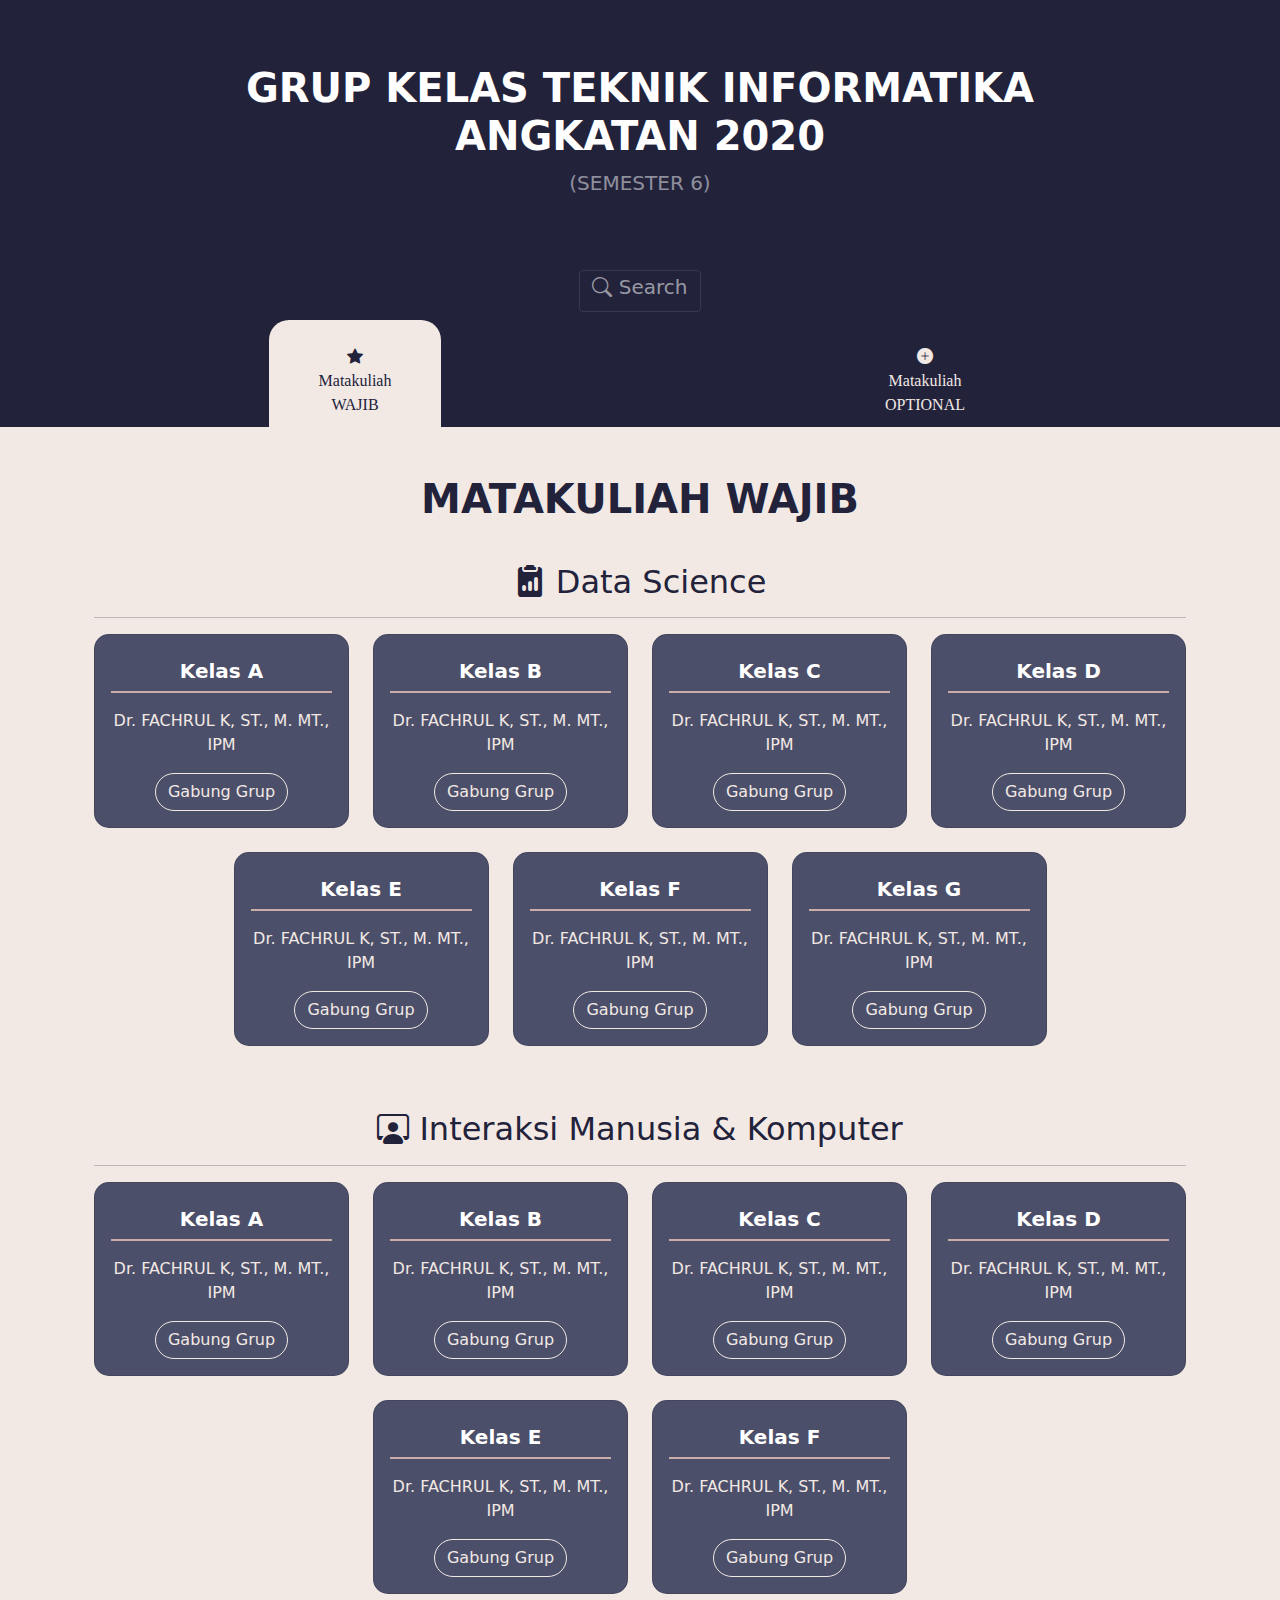
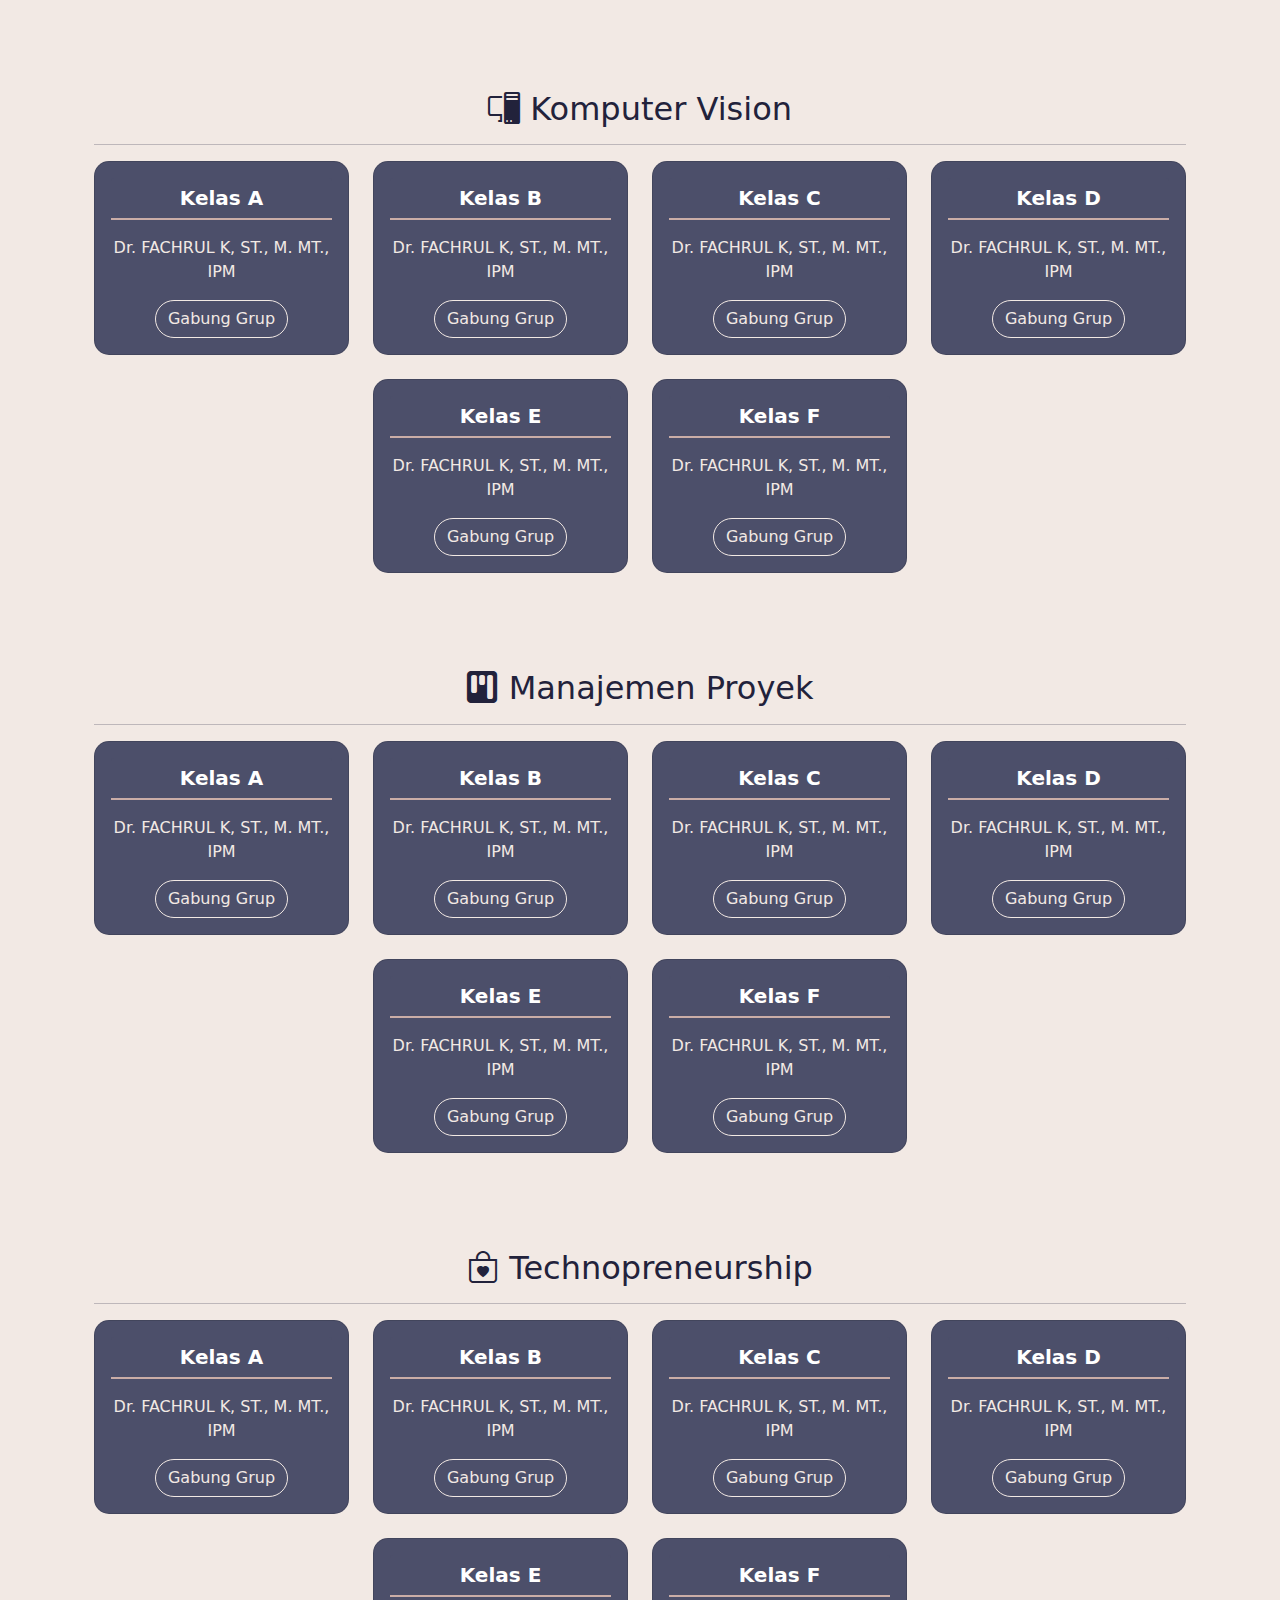
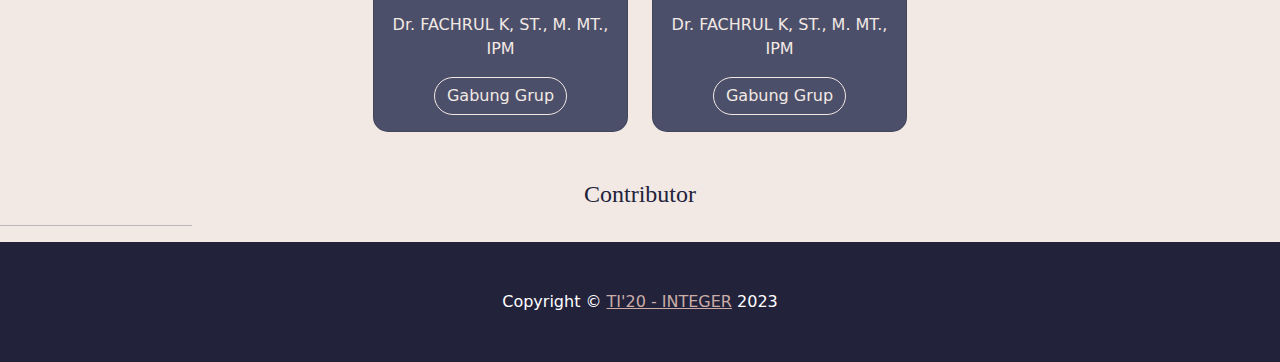
==== commit 4baa51a7: "lumayan menu" ====
--- a/index.html
+++ b/index.html
@@ -35,27 +35,17 @@
       color: #F2E9E4;
       border-top-right-radius: 20px;
       border-top-left-radius: 20px;
-      padding-right: 40%;
-      padding-left: 40%;
+      padding-right: 35%;
+      padding-left: 35%;
       padding-top: 25px;
       padding-bottom: 10px;
     }
 
-    @media screen and (min-width: 450px) {
+    @media screen and (min-width: 576px) {
       .col button {
-      background-color: inherit;
-      border: none;
-      cursor: pointer;
-      transition: 0.3s;
-      font-family: "Apple Color Emoji", "Segoe UI Emoji", "Segoe UI Symbol";
-      color: #F2E9E4;
-      border-top-right-radius: 20px;
-      border-top-left-radius: 20px;
-      padding-right: 50px;
-      padding-left: 50px;
-      padding-top: 25px;
-      padding-bottom: 10px;
-    }
+        padding-right: 50px;
+        padding-left: 50px;
+      }
     }
 
     /* Change background color of buttons on hover */
@@ -165,30 +155,17 @@
   <!-- MENU -->
 
   <nav class="navbar navbar-dark bg-dark py-0">
-    <div class="container justify-content-between">
-      <div class="col col-sm-5 col-md-6 text-center">
+    <div class="container justify-content-around px-0">
+      <div class="col col-sm-5 col-md-3 text-center">
         <button class="tablinks" onclick="openSUBJ(event, 'WAJIB')" id="defaultOpen"><i class="bi bi-star-fill"></i><br>
           Matakuliah<br>WAJIB</button>
       </div>
-      <div class="col col-sm-5 col-md-6 text-center">
+      <div class="col col-sm-5 col-md-3 text-center">
         <button class="tablinks" onclick="openSUBJ(event, 'OPT')"><i class="bi bi-plus-circle-fill"></i><br>
           Matakuliah<br>OPTIONAL</button>
       </div>
     </div>
   </nav>
-  <!--   
-    <div class="row" style="background-color: #22223B;">
-      <div class="row justify-content-between">
-        <div class="col col-sm-5 col-md-6 text-center">
-          <button class="tablinks" onclick="openSUBJ(event, 'WAJIB')" id="defaultOpen"><i class="bi bi-star-fill"></i><br>
-            Matakuliah<br>WAJIB</button>
-        </div>
-        <div class="col col-sm-5 col-md-6 text-center">
-          <button class="tablinks" onclick="openSUBJ(event, 'OPT')"><i class="bi bi-plus-circle-fill"></i><br>
-            Matakuliah<br>OPTIONAL</button>
-        </div>
-      </div>
-    </div> -->
 
   <!-- JUDUL -->
   <div class="container">
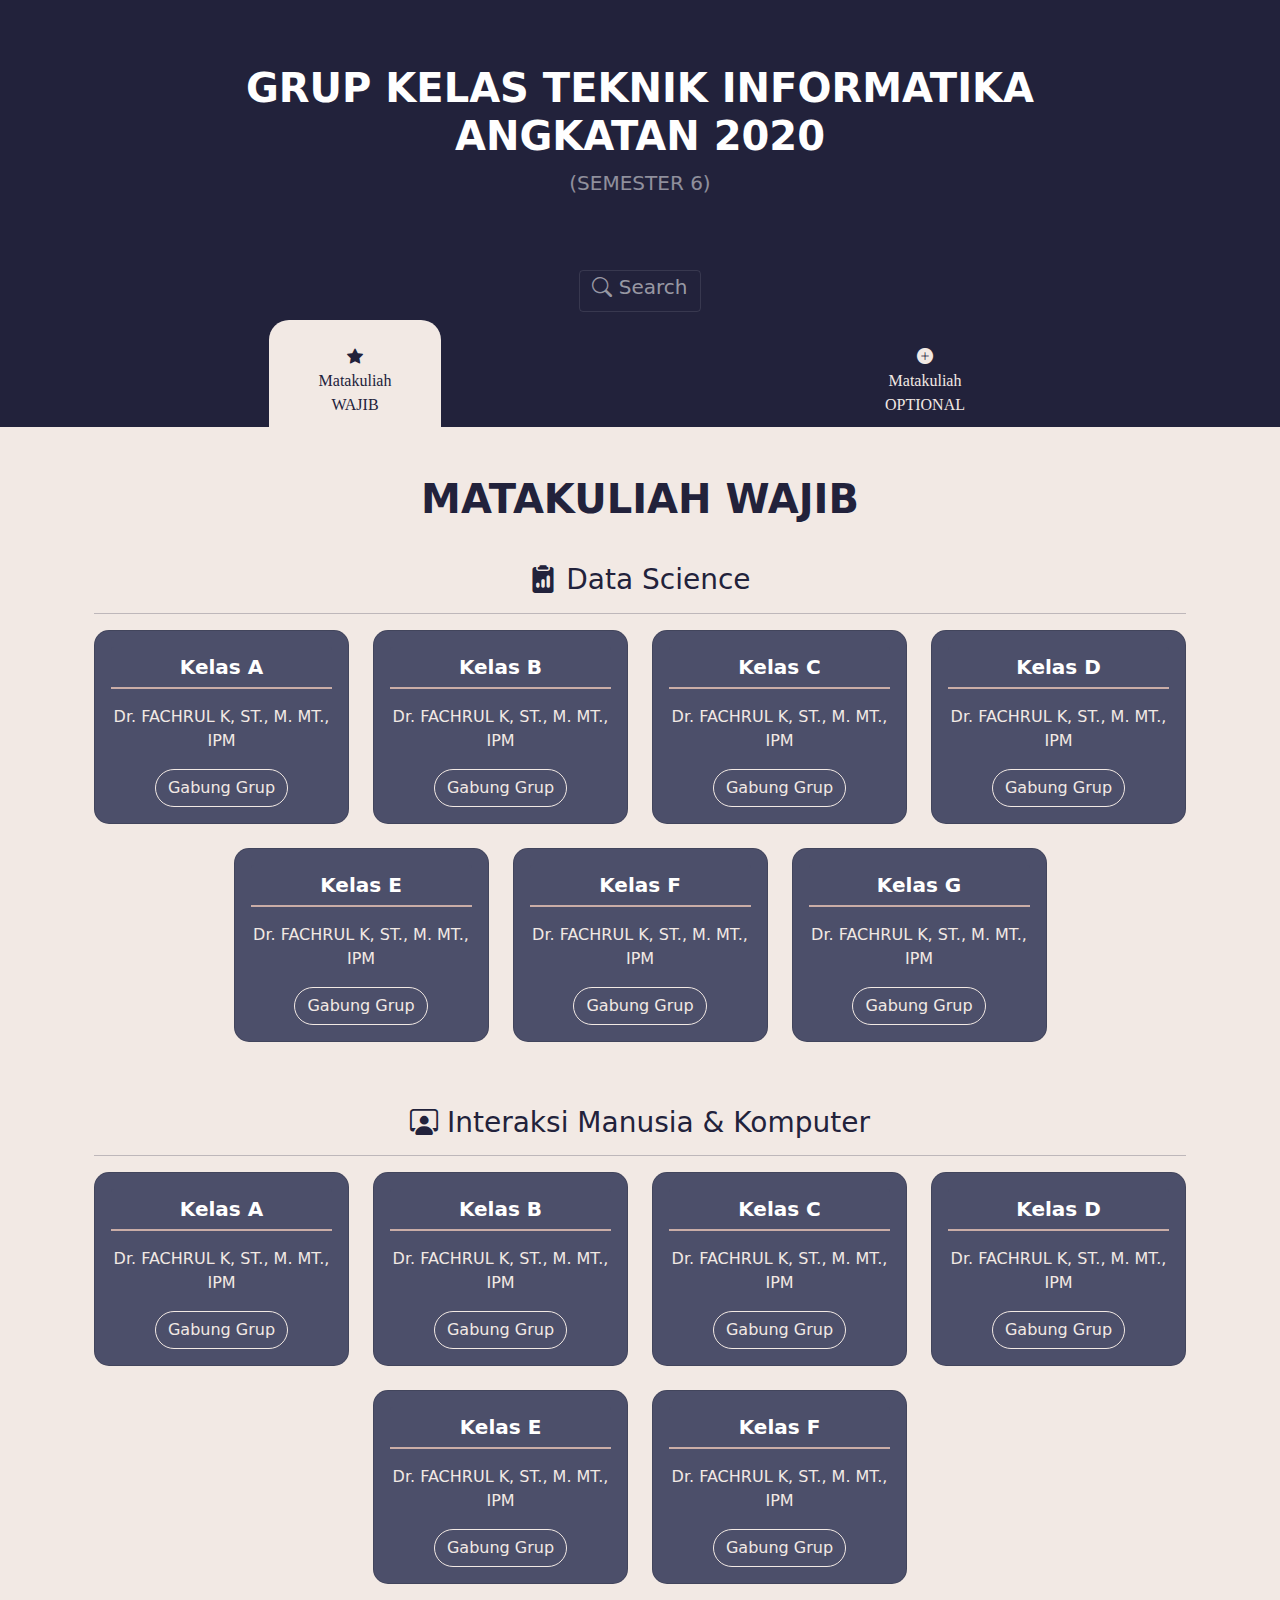
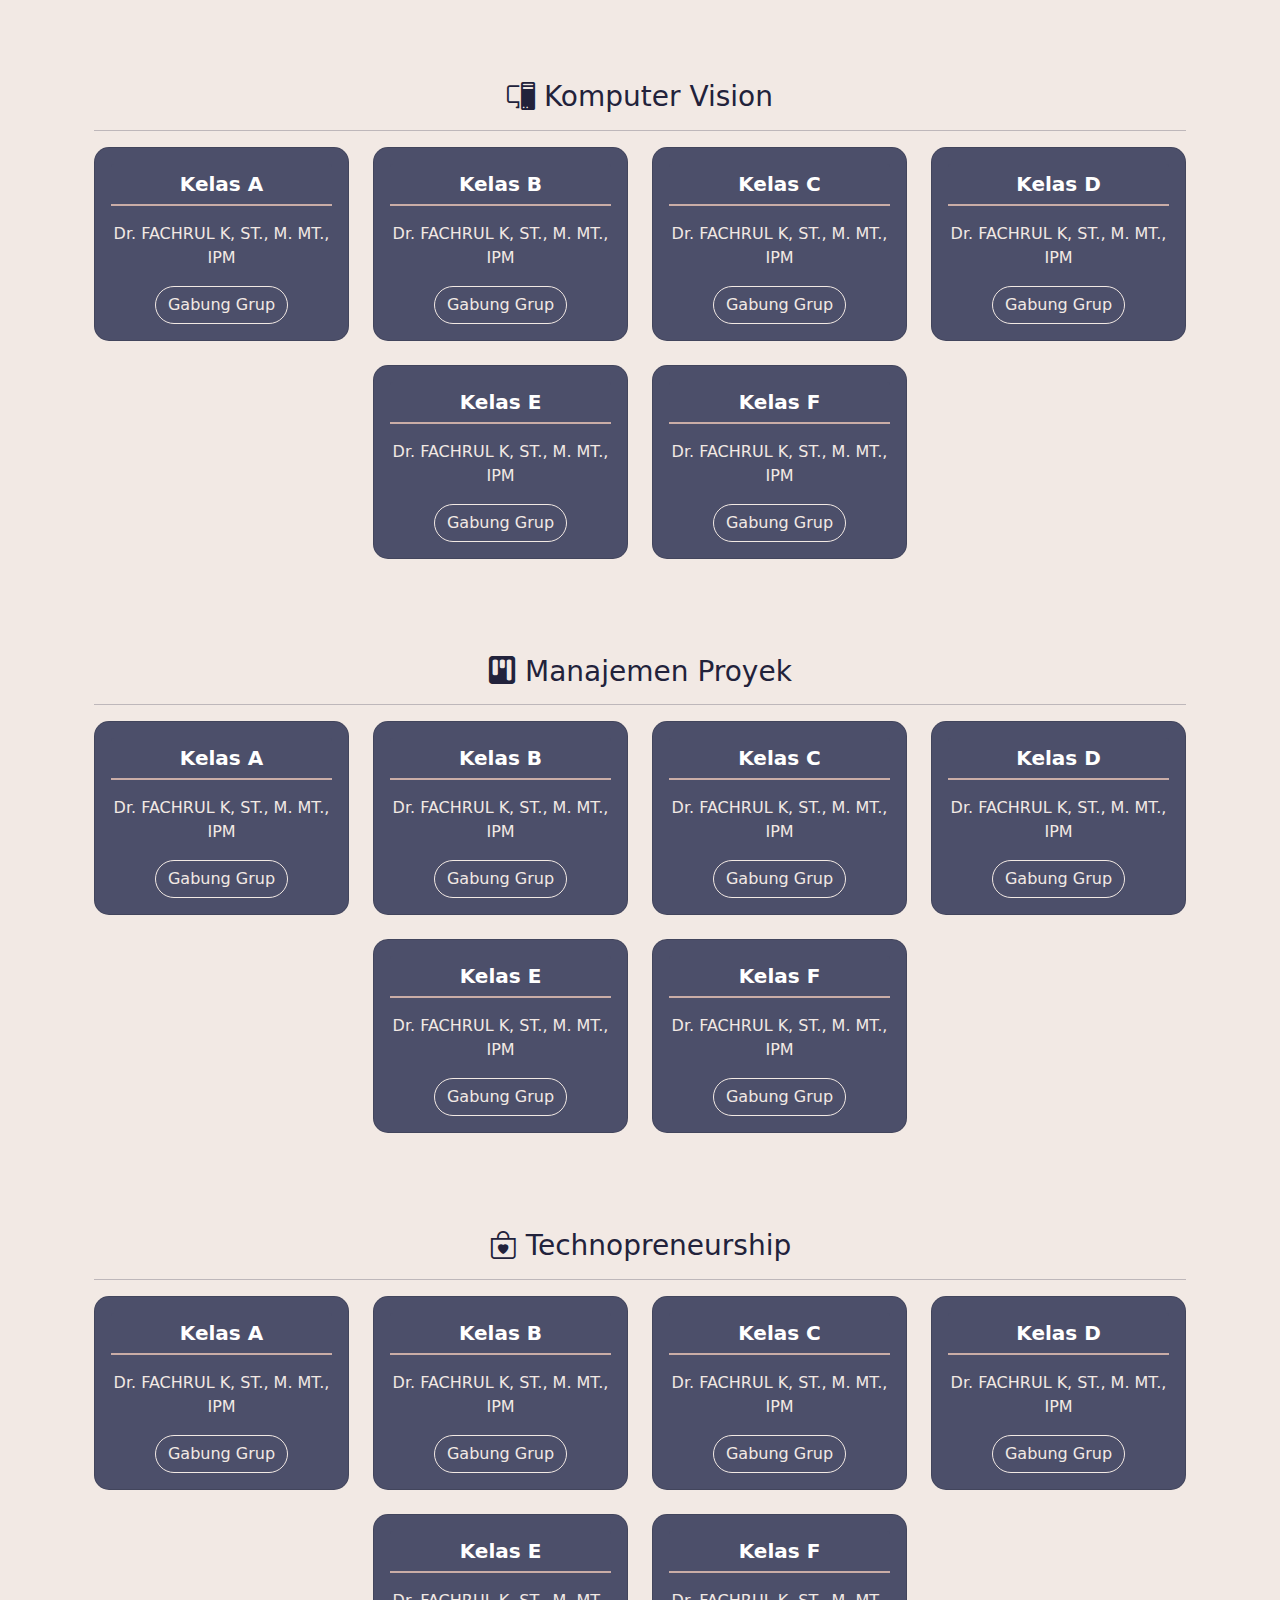
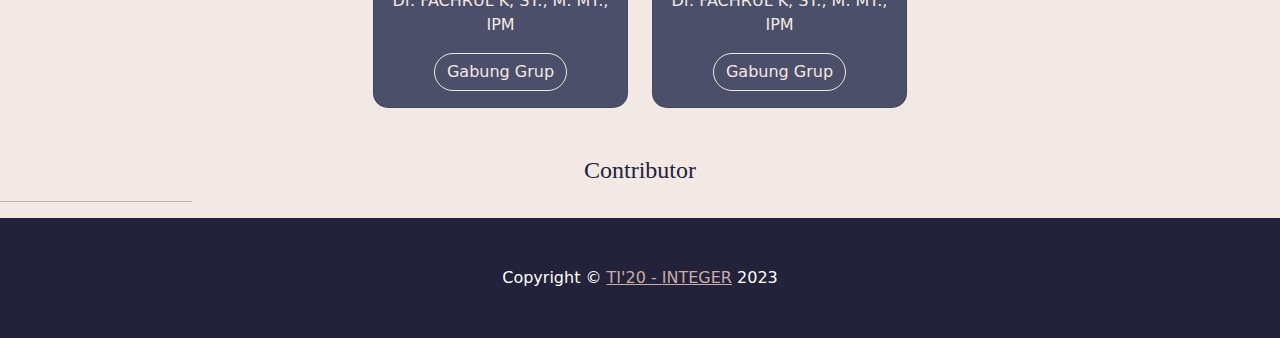
==== commit c5a59d22: "rapih" ====
--- a/index.html
+++ b/index.html
@@ -180,7 +180,7 @@
         <!-- Data Science -->
         <section class="py-3">
           <div class="mb-3" id="dataScience">
-            <h2><i class="bi bi-clipboard2-data-fill"></i> Data Science</h2>
+            <h3><i class="bi bi-clipboard2-data-fill"></i> Data Science</h2>
             <HR>
             </HR>
           </div>
@@ -262,7 +262,7 @@
         <!-- Interaksi Manusia & Komputer -->
         <section class="py-5">
           <div class="mb-3" id="iMK">
-            <h2><i class="bi bi-person-workspace"></i> Interaksi Manusia & Komputer</h2>
+            <h3><i class="bi bi-person-workspace"></i> Interaksi Manusia & Komputer</h2>
             <HR>
             </HR>
           </div>
@@ -334,7 +334,7 @@
         <!-- Komputer Vision -->
         <section class="py-5">
           <div class="mb-3" id="komVis">
-            <h2><i class="bi bi-pc-display"></i> Komputer Vision</h2>
+            <h3><i class="bi bi-pc-display"></i> Komputer Vision</h2>
             <HR>
             </HR>
           </div>
@@ -406,7 +406,7 @@
         <!-- Manajemen Proyek -->
         <section class="py-5">
           <div class="mb-3" id="menPro">
-            <h2><i class="bi bi-kanban-fill"></i> Manajemen Proyek</h2>
+            <h3><i class="bi bi-kanban-fill"></i> Manajemen Proyek</h2>
             <HR>
             </HR>
           </div>
@@ -478,7 +478,7 @@
         <!-- Technopreneurship -->
         <section class="py-5">
           <div class="mb-3" id="techno">
-            <h2><i class="bi bi-bag-heart"></i> Technopreneurship</h2>
+            <h3><i class="bi bi-bag-heart"></i> Technopreneurship</h2>
             <HR>
             </HR>
           </div>
@@ -547,11 +547,6 @@
           </div>
         </section>
       </div>
-
-
-
-
-
 
 
 
@@ -563,13 +558,11 @@
           </div>
         </div>
 
-        <!--                            BARIS 1                            -->
-
-        <div class="row justify-content-around">
+        <div class="row gy-4 justify-content-between">
           <!-- Animation Creator -->
-          <section class="col py-3 px-1 mx-2">
+          <section class="col-md-4 col-lg-5 col-sm-5 px-0">
             <div class="mb-3" id="animation">
-              <h2><i class="fa-solid fa-circle-plus"></i> Animation Creator</h2>
+              <h3><i class="fa-solid fa-circle-plus"></i> Animation Creator</h2>
               <HR>
               </HR>
             </div>
@@ -599,59 +592,52 @@
               </div>
             </div>
           </section>
-
           <!-- Bioinformatics -->
-          <section class="col py-3 px-1 mx-2">
+          <section class="col-md-4 col-lg-5 col-sm-5 px-0">
             <div class="mb-3" id="bioinfo">
-              <h2><i class="fa-solid fa-circle-plus"></i> Bioinformatics</h2>
-              <HR>
-              </HR>
-            </div>
-
-            <div class="row mx-1 my-4 justify-content-around">
-              <div class="col">
-                <div class="card text-center">
-                  <div class="card-body">
-                    <h5 class="card-header mb-3 text-white fw-bolder">Kelas A</h5>
-                    <p class="card-text">Dr. FACHRUL K, ST., M. MT., IPM</p>
-                    <a href="https://chat.whatsapp.com/KOhq1OgihVn6NSrxD44GKT" class="btn btn-outline-light"
-                      target="_blank">Gabung Grup</a>
-                  </div>
-                </div>
-              </div>
-            </div>
-          </section>
-        </div>
-
-        <!--                            BARIS 2                            -->
-
-        <div class="row justify-content-around">
+              <h3><i class="fa-solid fa-circle-plus"></i> Bioinformatics</h2>
+              <HR>
+              </HR>
+            </div>
+
+            <div class="row mx-1 my-4 justify-content-around">
+              <div class="col">
+                <div class="card text-center">
+                  <div class="card-body">
+                    <h5 class="card-header mb-3 text-white fw-bolder">Kelas A</h5>
+                    <p class="card-text">Dr. FACHRUL K, ST., M. MT., IPM</p>
+                    <a href="https://chat.whatsapp.com/KOhq1OgihVn6NSrxD44GKT" class="btn btn-outline-light"
+                      target="_blank">Gabung Grup</a>
+                  </div>
+                </div>
+              </div>
+            </div>
+          </section>
           <!-- Biomedics -->
-          <section class="col py-3 px-1 mx-2">
+          <section class="col-md-4 col-lg-5 col-sm-5 px-0">
             <div class="mb-3" id="biomed">
-              <h2><i class="fa-solid fa-circle-plus"></i> Biomedics</h2>
-              <HR>
-              </HR>
-            </div>
-
-            <div class="row mx-1 my-4 justify-content-around">
-              <div class="col">
-                <div class="card text-center">
-                  <div class="card-body">
-                    <h5 class="card-header mb-3 text-white fw-bolder">Kelas A</h5>
-                    <p class="card-text">Dr. FACHRUL K, ST., M. MT., IPM</p>
-                    <a href="https://chat.whatsapp.com/KOhq1OgihVn6NSrxD44GKT" class="btn btn-outline-light"
-                      target="_blank">Gabung Grup</a>
-                  </div>
-                </div>
-              </div>
-            </div>
-          </section>
-
+              <h3><i class="fa-solid fa-circle-plus"></i> Biomedics</h2>
+              <HR>
+              </HR>
+            </div>
+
+            <div class="row mx-1 my-4 justify-content-around">
+              <div class="col">
+                <div class="card text-center">
+                  <div class="card-body">
+                    <h5 class="card-header mb-3 text-white fw-bolder">Kelas A</h5>
+                    <p class="card-text">Dr. FACHRUL K, ST., M. MT., IPM</p>
+                    <a href="https://chat.whatsapp.com/KOhq1OgihVn6NSrxD44GKT" class="btn btn-outline-light"
+                      target="_blank">Gabung Grup</a>
+                  </div>
+                </div>
+              </div>
+            </div>
+          </section>
           <!-- Cloud Computing -->
-          <section class="col py-3 px-1 mx-2">
+          <section class="col-md-4 col-lg-5 col-sm-5 px-0">
             <div class="mb-3" id="cloud">
-              <h2><i class="fa-solid fa-circle-plus"></i> Cloud Computing</h2>
+              <h3><i class="fa-solid fa-circle-plus"></i> Cloud Computing</h2>
               <HR>
               </HR>
             </div>
@@ -681,37 +667,31 @@
               </div>
             </div>
           </section>
-        </div>
-
-        <!--                            BARIS 3                            -->
-
-        <div class="row justify-content-around">
           <!-- Datamining -->
-          <section class="col py-3 px-1 mx-2">
+          <section class="col-md-4 col-lg-5 col-sm-5 px-0">
             <div class="mb-3" id="data">
-              <h2><i class="fa-solid fa-circle-plus"></i> Datamining</h2>
-              <HR>
-              </HR>
-            </div>
-
-            <div class="row mx-1 my-4 justify-content-around">
-              <div class="col">
-                <div class="card text-center">
-                  <div class="card-body">
-                    <h5 class="card-header mb-3 text-white fw-bolder">Kelas A</h5>
-                    <p class="card-text">Dr. FACHRUL K, ST., M. MT., IPM</p>
-                    <a href="https://chat.whatsapp.com/KOhq1OgihVn6NSrxD44GKT" class="btn btn-outline-light"
-                      target="_blank">Gabung Grup</a>
-                  </div>
-                </div>
-              </div>
-            </div>
-          </section>
-
+              <h3><i class="fa-solid fa-circle-plus"></i> Datamining</h2>
+              <HR>
+              </HR>
+            </div>
+
+            <div class="row mx-1 my-4 justify-content-around">
+              <div class="col">
+                <div class="card text-center">
+                  <div class="card-body">
+                    <h5 class="card-header mb-3 text-white fw-bolder">Kelas A</h5>
+                    <p class="card-text">Dr. FACHRUL K, ST., M. MT., IPM</p>
+                    <a href="https://chat.whatsapp.com/KOhq1OgihVn6NSrxD44GKT" class="btn btn-outline-light"
+                      target="_blank">Gabung Grup</a>
+                  </div>
+                </div>
+              </div>
+            </div>
+          </section>
           <!-- Framework Programming -->
-          <section class="col py-3 px-1 mx-2">
+          <section class="col-md-4 col-lg-5 col-sm-5 px-0">
             <div class="mb-3" id="frame">
-              <h2><i class="fa-solid fa-circle-plus"></i> Framework Programming</h2>
+              <h3><i class="fa-solid fa-circle-plus"></i> Framework Programming</h2>
               <HR>
               </HR>
             </div>
@@ -741,37 +721,31 @@
               </div>
             </div>
           </section>
-        </div>
-
-        <!--                            BARIS 4                            -->
-
-        <div class="row justify-content-around">
           <!-- Geographical Information System -->
-          <section class="col py-3 px-1 mx-2">
+          <section class="col-md-4 col-lg-5 col-sm-5 px-0">
             <div class="mb-3" id="gis">
-              <h2><i class="fa-solid fa-circle-plus"></i> Geographical Information System</h2>
-              <HR>
-              </HR>
-            </div>
-
-            <div class="row mx-1 my-4 justify-content-around">
-              <div class="col">
-                <div class="card text-center">
-                  <div class="card-body">
-                    <h5 class="card-header mb-3 text-white fw-bolder">Kelas A</h5>
-                    <p class="card-text">Dr. FACHRUL K, ST., M. MT., IPM</p>
-                    <a href="https://chat.whatsapp.com/KOhq1OgihVn6NSrxD44GKT" class="btn btn-outline-light"
-                      target="_blank">Gabung Grup</a>
-                  </div>
-                </div>
-              </div>
-            </div>
-          </section>
-
+              <h3><i class="fa-solid fa-circle-plus"></i> Geographical Information System</h2>
+              <HR>
+              </HR>
+            </div>
+
+            <div class="row mx-1 my-4 justify-content-around">
+              <div class="col">
+                <div class="card text-center">
+                  <div class="card-body">
+                    <h5 class="card-header mb-3 text-white fw-bolder">Kelas A</h5>
+                    <p class="card-text">Dr. FACHRUL K, ST., M. MT., IPM</p>
+                    <a href="https://chat.whatsapp.com/KOhq1OgihVn6NSrxD44GKT" class="btn btn-outline-light"
+                      target="_blank">Gabung Grup</a>
+                  </div>
+                </div>
+              </div>
+            </div>
+          </section>
           <!-- Information Retreival -->
-          <section class="col py-3 px-1 mx-2">
+          <section class="col-md-4 col-lg-5 col-sm-5 px-0">
             <div class="mb-3" id="infoRet">
-              <h2><i class="fa-solid fa-circle-plus"></i> Information Retreival</h2>
+              <h3><i class="fa-solid fa-circle-plus"></i> Information Retreival</h2>
               <HR>
               </HR>
             </div>
@@ -801,37 +775,31 @@
               </div>
             </div>
           </section>
-        </div>
-
-        <!--                            BARIS 5                            -->
-
-        <div class="row justify-content-around">
           <!-- Internet Marketing -->
-          <section class="col py-3 px-1 mx-2">
+          <section class="col-md-4 col-lg-5 col-sm-5 px-0">
             <div class="mb-3" id="inMar">
-              <h2><i class="fa-solid fa-circle-plus"></i> Internet Marketing</h2>
-              <HR>
-              </HR>
-            </div>
-
-            <div class="row mx-1 my-4 justify-content-around">
-              <div class="col">
-                <div class="card text-center">
-                  <div class="card-body">
-                    <h5 class="card-header mb-3 text-white fw-bolder">Kelas A</h5>
-                    <p class="card-text">Dr. FACHRUL K, ST., M. MT., IPM</p>
-                    <a href="https://chat.whatsapp.com/KOhq1OgihVn6NSrxD44GKT" class="btn btn-outline-light"
-                      target="_blank">Gabung Grup</a>
-                  </div>
-                </div>
-              </div>
-            </div>
-          </section>
-
+              <h3><i class="fa-solid fa-circle-plus"></i> Internet Marketing</h2>
+              <HR>
+              </HR>
+            </div>
+
+            <div class="row mx-1 my-4 justify-content-around">
+              <div class="col">
+                <div class="card text-center">
+                  <div class="card-body">
+                    <h5 class="card-header mb-3 text-white fw-bolder">Kelas A</h5>
+                    <p class="card-text">Dr. FACHRUL K, ST., M. MT., IPM</p>
+                    <a href="https://chat.whatsapp.com/KOhq1OgihVn6NSrxD44GKT" class="btn btn-outline-light"
+                      target="_blank">Gabung Grup</a>
+                  </div>
+                </div>
+              </div>
+            </div>
+          </section>
           <!-- Internet Of Thing -->
-          <section class="col py-3 px-1 mx-2">
+          <section class="col-md-4 col-lg-5 col-sm-5 px-0">
             <div class="mb-3" id="IoT">
-              <h2><i class="fa-solid fa-circle-plus"></i> Internet Of Thing</h2>
+              <h3><i class="fa-solid fa-circle-plus"></i> Internet Of Thing</h2>
               <HR>
               </HR>
             </div>
@@ -861,37 +829,31 @@
               </div>
             </div>
           </section>
-        </div>
-
-        <!--                            BARIS 6                            -->
-
-        <div class="row justify-content-around">
           <!-- IoS -->
-          <section class="col py-3 px-1 mx-2">
+          <section class="col-md-4 col-lg-5 col-sm-5 px-0">
             <div class="mb-3" id="IoS">
-              <h2><i class="fa-solid fa-circle-plus"></i> IoS</h2>
-              <HR>
-              </HR>
-            </div>
-
-            <div class="row mx-1 my-4 justify-content-around">
-              <div class="col">
-                <div class="card text-center">
-                  <div class="card-body">
-                    <h5 class="card-header mb-3 text-white fw-bolder">Kelas A</h5>
-                    <p class="card-text">Dr. FACHRUL K, ST., M. MT., IPM</p>
-                    <a href="https://chat.whatsapp.com/KOhq1OgihVn6NSrxD44GKT" class="btn btn-outline-light"
-                      target="_blank">Gabung Grup</a>
-                  </div>
-                </div>
-              </div>
-            </div>
-          </section>
-
+              <h3><i class="fa-solid fa-circle-plus"></i> IoS</h2>
+              <HR>
+              </HR>
+            </div>
+
+            <div class="row mx-1 my-4 justify-content-around">
+              <div class="col">
+                <div class="card text-center">
+                  <div class="card-body">
+                    <h5 class="card-header mb-3 text-white fw-bolder">Kelas A</h5>
+                    <p class="card-text">Dr. FACHRUL K, ST., M. MT., IPM</p>
+                    <a href="https://chat.whatsapp.com/KOhq1OgihVn6NSrxD44GKT" class="btn btn-outline-light"
+                      target="_blank">Gabung Grup</a>
+                  </div>
+                </div>
+              </div>
+            </div>
+          </section>
           <!-- IT Audit -->
-          <section class="col py-3 px-1 mx-2">
+          <section class="col-md-4 col-lg-5 col-sm-5 px-0">
             <div class="mb-3" id="Audit">
-              <h2><i class="fa-solid fa-circle-plus"></i> IT Audit</h2>
+              <h3><i class="fa-solid fa-circle-plus"></i> IT Audit</h2>
               <HR>
               </HR>
             </div>
@@ -921,37 +883,31 @@
               </div>
             </div>
           </section>
-        </div>
-
-        <!--                            BARIS 7                            -->
-
-        <div class="row justify-content-around">
           <!-- Knowledge Engineering -->
-          <section class="col py-3 px-1 mx-2">
+          <section class="col-md-4 col-lg-5 col-sm-5 px-0">
             <div class="mb-3" id="Knowledge">
-              <h2><i class="fa-solid fa-circle-plus"></i> Knowledge Engineering</h2>
-              <HR>
-              </HR>
-            </div>
-
-            <div class="row mx-1 my-4 justify-content-around">
-              <div class="col">
-                <div class="card text-center">
-                  <div class="card-body">
-                    <h5 class="card-header mb-3 text-white fw-bolder">Kelas A</h5>
-                    <p class="card-text">Dr. FACHRUL K, ST., M. MT., IPM</p>
-                    <a href="https://chat.whatsapp.com/KOhq1OgihVn6NSrxD44GKT" class="btn btn-outline-light"
-                      target="_blank">Gabung Grup</a>
-                  </div>
-                </div>
-              </div>
-            </div>
-          </section>
-
+              <h3><i class="fa-solid fa-circle-plus"></i> Knowledge Engineering</h2>
+              <HR>
+              </HR>
+            </div>
+
+            <div class="row mx-1 my-4 justify-content-around">
+              <div class="col">
+                <div class="card text-center">
+                  <div class="card-body">
+                    <h5 class="card-header mb-3 text-white fw-bolder">Kelas A</h5>
+                    <p class="card-text">Dr. FACHRUL K, ST., M. MT., IPM</p>
+                    <a href="https://chat.whatsapp.com/KOhq1OgihVn6NSrxD44GKT" class="btn btn-outline-light"
+                      target="_blank">Gabung Grup</a>
+                  </div>
+                </div>
+              </div>
+            </div>
+          </section>
           <!-- Machine Learning -->
-          <section class="col py-3 px-1 mx-2">
+          <section class="col-md-4 col-lg-5 col-sm-5 px-0">
             <div class="mb-3" id="ML">
-              <h2><i class="fa-solid fa-circle-plus"></i> Machine Learning</h2>
+              <h3><i class="fa-solid fa-circle-plus"></i> Machine Learning</h2>
               <HR>
               </HR>
             </div>
@@ -981,37 +937,31 @@
               </div>
             </div>
           </section>
-        </div>
-
-        <!--                            BARIS 8                            -->
-
-        <div class="row justify-content-around">
           <!-- Natural Language Processing -->
-          <section class="col py-3 px-1 mx-2">
+          <section class="col-md-4 col-lg-5 col-sm-5 px-0">
             <div class="mb-3" id="NLP">
-              <h2><i class="fa-solid fa-circle-plus"></i> Natural Language Processing</h2>
-              <HR>
-              </HR>
-            </div>
-
-            <div class="row mx-1 my-4 justify-content-around">
-              <div class="col">
-                <div class="card text-center">
-                  <div class="card-body">
-                    <h5 class="card-header mb-3 text-white fw-bolder">Kelas A</h5>
-                    <p class="card-text">Dr. FACHRUL K, ST., M. MT., IPM</p>
-                    <a href="https://chat.whatsapp.com/KOhq1OgihVn6NSrxD44GKT" class="btn btn-outline-light"
-                      target="_blank">Gabung Grup</a>
-                  </div>
-                </div>
-              </div>
-            </div>
-          </section>
-
+              <h3><i class="fa-solid fa-circle-plus"></i> Natural Language Processing</h2>
+              <HR>
+              </HR>
+            </div>
+
+            <div class="row mx-1 my-4 justify-content-around">
+              <div class="col">
+                <div class="card text-center">
+                  <div class="card-body">
+                    <h5 class="card-header mb-3 text-white fw-bolder">Kelas A</h5>
+                    <p class="card-text">Dr. FACHRUL K, ST., M. MT., IPM</p>
+                    <a href="https://chat.whatsapp.com/KOhq1OgihVn6NSrxD44GKT" class="btn btn-outline-light"
+                      target="_blank">Gabung Grup</a>
+                  </div>
+                </div>
+              </div>
+            </div>
+          </section>
           <!-- Robotic -->
-          <section class="col py-3 px-1 mx-2">
+          <section class="col-md-4 col-lg-5 col-sm-5 px-0">
             <div class="mb-3" id="Robot">
-              <h2><i class="fa-solid fa-circle-plus"></i> Robotic</h2>
+              <h3><i class="fa-solid fa-circle-plus"></i> Robotic</h2>
               <HR>
               </HR>
             </div>
@@ -1041,37 +991,31 @@
               </div>
             </div>
           </section>
-        </div>
-
-        <!--                            BARIS 9                            -->
-
-        <div class="row justify-content-around">
           <!-- Simulation And Modeling -->
-          <section class="col py-3 px-1 mx-2">
+          <section class="col-md-4 col-lg-5 col-sm-5 px-0">
             <div class="mb-3" id="Modeling">
-              <h2><i class="fa-solid fa-circle-plus"></i> Simulation And Modeling</h2>
-              <HR>
-              </HR>
-            </div>
-
-            <div class="row mx-1 my-4 justify-content-around">
-              <div class="col">
-                <div class="card text-center">
-                  <div class="card-body">
-                    <h5 class="card-header mb-3 text-white fw-bolder">Kelas A</h5>
-                    <p class="card-text">Dr. FACHRUL K, ST., M. MT., IPM</p>
-                    <a href="https://chat.whatsapp.com/KOhq1OgihVn6NSrxD44GKT" class="btn btn-outline-light"
-                      target="_blank">Gabung Grup</a>
-                  </div>
-                </div>
-              </div>
-            </div>
-          </section>
-
+              <h3><i class="fa-solid fa-circle-plus"></i> Simulation And Modeling</h2>
+              <HR>
+              </HR>
+            </div>
+
+            <div class="row mx-1 my-4 justify-content-around">
+              <div class="col">
+                <div class="card text-center">
+                  <div class="card-body">
+                    <h5 class="card-header mb-3 text-white fw-bolder">Kelas A</h5>
+                    <p class="card-text">Dr. FACHRUL K, ST., M. MT., IPM</p>
+                    <a href="https://chat.whatsapp.com/KOhq1OgihVn6NSrxD44GKT" class="btn btn-outline-light"
+                      target="_blank">Gabung Grup</a>
+                  </div>
+                </div>
+              </div>
+            </div>
+          </section>
           <!-- Start-Up Development -->
-          <section class="col py-3 px-1 mx-2">
+          <section class="col-md-4 col-lg-5 col-sm-5 px-0">
             <div class="mb-3" id="Start">
-              <h2><i class="fa-solid fa-circle-plus"></i> Start-Up Development</h2>
+              <h3><i class="fa-solid fa-circle-plus"></i> Start-Up Development</h2>
               <HR>
               </HR>
             </div>
@@ -1101,37 +1045,31 @@
               </div>
             </div>
           </section>
-        </div>
-
-        <!--                            BARIS 10                            -->
-
-        <div class="row justify-content-around">
           <!-- System Security -->
-          <section class="col py-3 px-1 mx-2">
+          <section class="col-md-4 col-lg-5 col-sm-5 px-0">
             <div class="mb-3" id="Secure">
-              <h2><i class="fa-solid fa-circle-plus"></i> System Security</h2>
-              <HR>
-              </HR>
-            </div>
-
-            <div class="row mx-1 my-4 justify-content-around">
-              <div class="col">
-                <div class="card text-center">
-                  <div class="card-body">
-                    <h5 class="card-header mb-3 text-white fw-bolder">Kelas A</h5>
-                    <p class="card-text">Dr. FACHRUL K, ST., M. MT., IPM</p>
-                    <a href="https://chat.whatsapp.com/KOhq1OgihVn6NSrxD44GKT" class="btn btn-outline-light"
-                      target="_blank">Gabung Grup</a>
-                  </div>
-                </div>
-              </div>
-            </div>
-          </section>
-
+              <h3><i class="fa-solid fa-circle-plus"></i> System Security</h2>
+              <HR>
+              </HR>
+            </div>
+
+            <div class="row mx-1 my-4 justify-content-around">
+              <div class="col">
+                <div class="card text-center">
+                  <div class="card-body">
+                    <h5 class="card-header mb-3 text-white fw-bolder">Kelas A</h5>
+                    <p class="card-text">Dr. FACHRUL K, ST., M. MT., IPM</p>
+                    <a href="https://chat.whatsapp.com/KOhq1OgihVn6NSrxD44GKT" class="btn btn-outline-light"
+                      target="_blank">Gabung Grup</a>
+                  </div>
+                </div>
+              </div>
+            </div>
+          </section>
           <!-- User Interface & Game Environment -->
-          <section class="col py-3 px-1 mx-2">
+          <section class="col-md-4 col-lg-5 col-sm-5 px-0">
             <div class="mb-3" id="UIGame">
-              <h2><i class="fa-solid fa-circle-plus"></i> User Interface & Game Environment</h2>
+              <h3><i class="fa-solid fa-circle-plus"></i> User Interface & Game Environment</h2>
               <HR>
               </HR>
             </div>
@@ -1161,37 +1099,31 @@
               </div>
             </div>
           </section>
-        </div>
-
-        <!--                            BARIS 11                            -->
-
-        <div class="row justify-content-around">
           <!-- Arsitektur Enterprise  -->
-          <section class="col py-3 px-1 mx-2">
+          <section class="col-md-4 col-lg-5 col-sm-5 px-0">
             <div class="mb-3" id="arsitek">
-              <h2><i class="fa-solid fa-circle-plus"></i> Arsitektur Enterprise </h2>
-              <HR>
-              </HR>
-            </div>
-
-            <div class="row mx-1 my-4 justify-content-around">
-              <div class="col">
-                <div class="card text-center">
-                  <div class="card-body">
-                    <h5 class="card-header mb-3 text-white fw-bolder">Kelas A</h5>
-                    <p class="card-text">Dr. FACHRUL K, ST., M. MT., IPM</p>
-                    <a href="https://chat.whatsapp.com/KOhq1OgihVn6NSrxD44GKT" class="btn btn-outline-light"
-                      target="_blank">Gabung Grup</a>
-                  </div>
-                </div>
-              </div>
-            </div>
-          </section>
-
+              <h3><i class="fa-solid fa-circle-plus"></i> Arsitektur Enterprise </h2>
+              <HR>
+              </HR>
+            </div>
+
+            <div class="row mx-1 my-4 justify-content-around">
+              <div class="col">
+                <div class="card text-center">
+                  <div class="card-body">
+                    <h5 class="card-header mb-3 text-white fw-bolder">Kelas A</h5>
+                    <p class="card-text">Dr. FACHRUL K, ST., M. MT., IPM</p>
+                    <a href="https://chat.whatsapp.com/KOhq1OgihVn6NSrxD44GKT" class="btn btn-outline-light"
+                      target="_blank">Gabung Grup</a>
+                  </div>
+                </div>
+              </div>
+            </div>
+          </section>
           <!-- Kualitas Perangkat Lunak -->
-          <section class="col py-3 px-1 mx-2">
+          <section class="col-md-4 col-lg-5 col-sm-5 px-0">
             <div class="mb-3" id="KPL">
-              <h2><i class="fa-solid fa-circle-plus"></i> Kualitas Perangkat Lunak</h2>
+              <h3><i class="fa-solid fa-circle-plus"></i> Kualitas Perangkat Lunak</h2>
               <HR>
               </HR>
             </div>
@@ -1221,37 +1153,31 @@
               </div>
             </div>
           </section>
-        </div>
-
-        <!--                            BARIS 12                            -->
-
-        <div class="row justify-content-around">
           <!-- Soft Computing -->
-          <section class="col py-3 px-1 mx-2">
+          <section class="col-md-4 col-lg-5 col-sm-5 px-0">
             <div class="mb-3" id="Soft">
-              <h2><i class="fa-solid fa-circle-plus"></i> Soft Computing</h2>
-              <HR>
-              </HR>
-            </div>
-
-            <div class="row mx-1 my-4 justify-content-around">
-              <div class="col">
-                <div class="card text-center">
-                  <div class="card-body">
-                    <h5 class="card-header mb-3 text-white fw-bolder">Kelas A</h5>
-                    <p class="card-text">Dr. FACHRUL K, ST., M. MT., IPM</p>
-                    <a href="https://chat.whatsapp.com/KOhq1OgihVn6NSrxD44GKT" class="btn btn-outline-light"
-                      target="_blank">Gabung Grup</a>
-                  </div>
-                </div>
-              </div>
-            </div>
-          </section>
-
+              <h3><i class="fa-solid fa-circle-plus"></i> Soft Computing</h2>
+              <HR>
+              </HR>
+            </div>
+
+            <div class="row mx-1 my-4 justify-content-around">
+              <div class="col">
+                <div class="card text-center">
+                  <div class="card-body">
+                    <h5 class="card-header mb-3 text-white fw-bolder">Kelas A</h5>
+                    <p class="card-text">Dr. FACHRUL K, ST., M. MT., IPM</p>
+                    <a href="https://chat.whatsapp.com/KOhq1OgihVn6NSrxD44GKT" class="btn btn-outline-light"
+                      target="_blank">Gabung Grup</a>
+                  </div>
+                </div>
+              </div>
+            </div>
+          </section>
           <!-- IT Governance -->
-          <section class="col py-3 px-1 mx-2">
+          <section class="col-md-4 col-lg-5 col-sm-5 px-0">
             <div class="mb-3" id="Govern">
-              <h2><i class="fa-solid fa-circle-plus"></i> IT Governance</h2>
+              <h3><i class="fa-solid fa-circle-plus"></i> IT Governance</h2>
               <HR>
               </HR>
             </div>
@@ -1281,15 +1207,10 @@
               </div>
             </div>
           </section>
-        </div>
-
-        <!--                            BARIS 13                            -->
-
-        <div class="row justify-content-around">
           <!-- Manajemen Perangkat Lunak -->
-          <section class="col py-3 px-1 mx-2">
+          <section class="col-md-4 col-lg-5 col-sm-5 px-0">
             <div class="mb-3" id="MPL">
-              <h2><i class="fa-solid fa-circle-plus"></i> Manajemen Perangkat Lunak</h2>
+              <h3><i class="fa-solid fa-circle-plus"></i> Manajemen Perangkat Lunak</h2>
               <HR>
               </HR>
             </div>
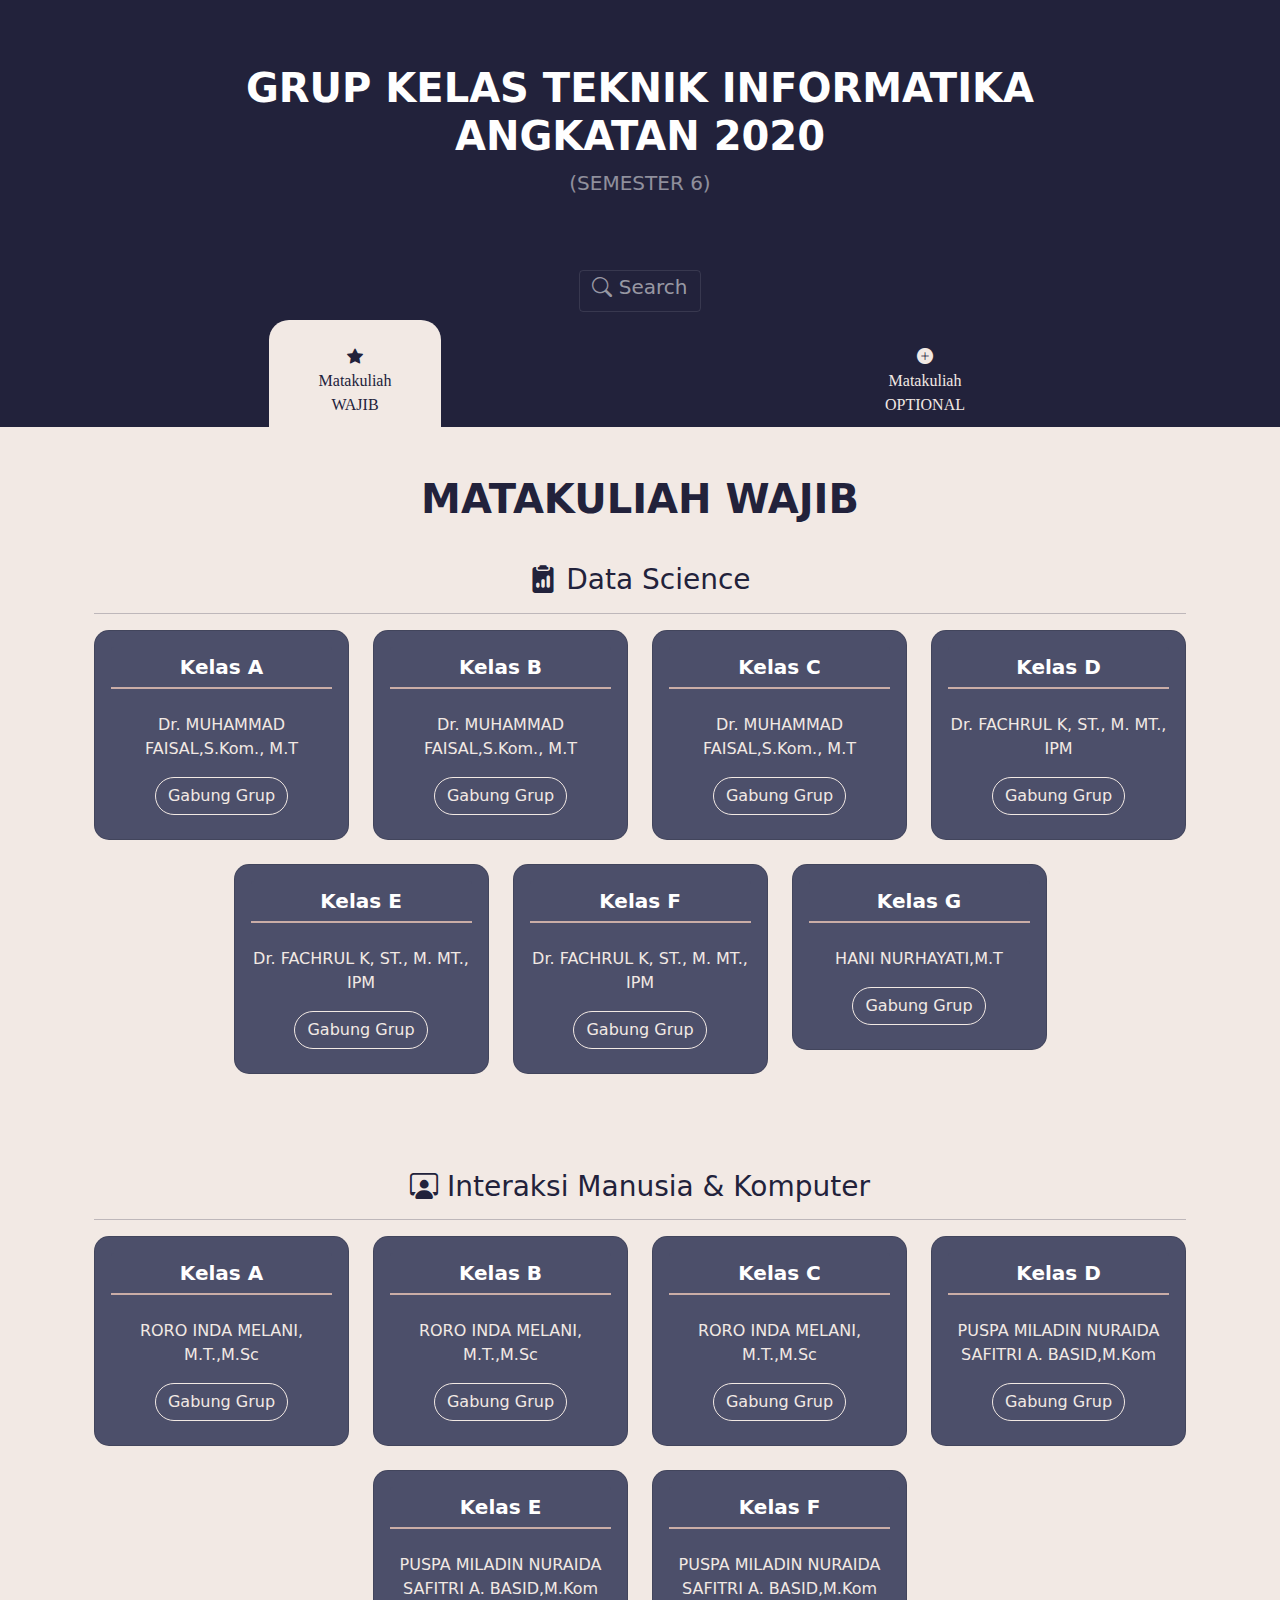
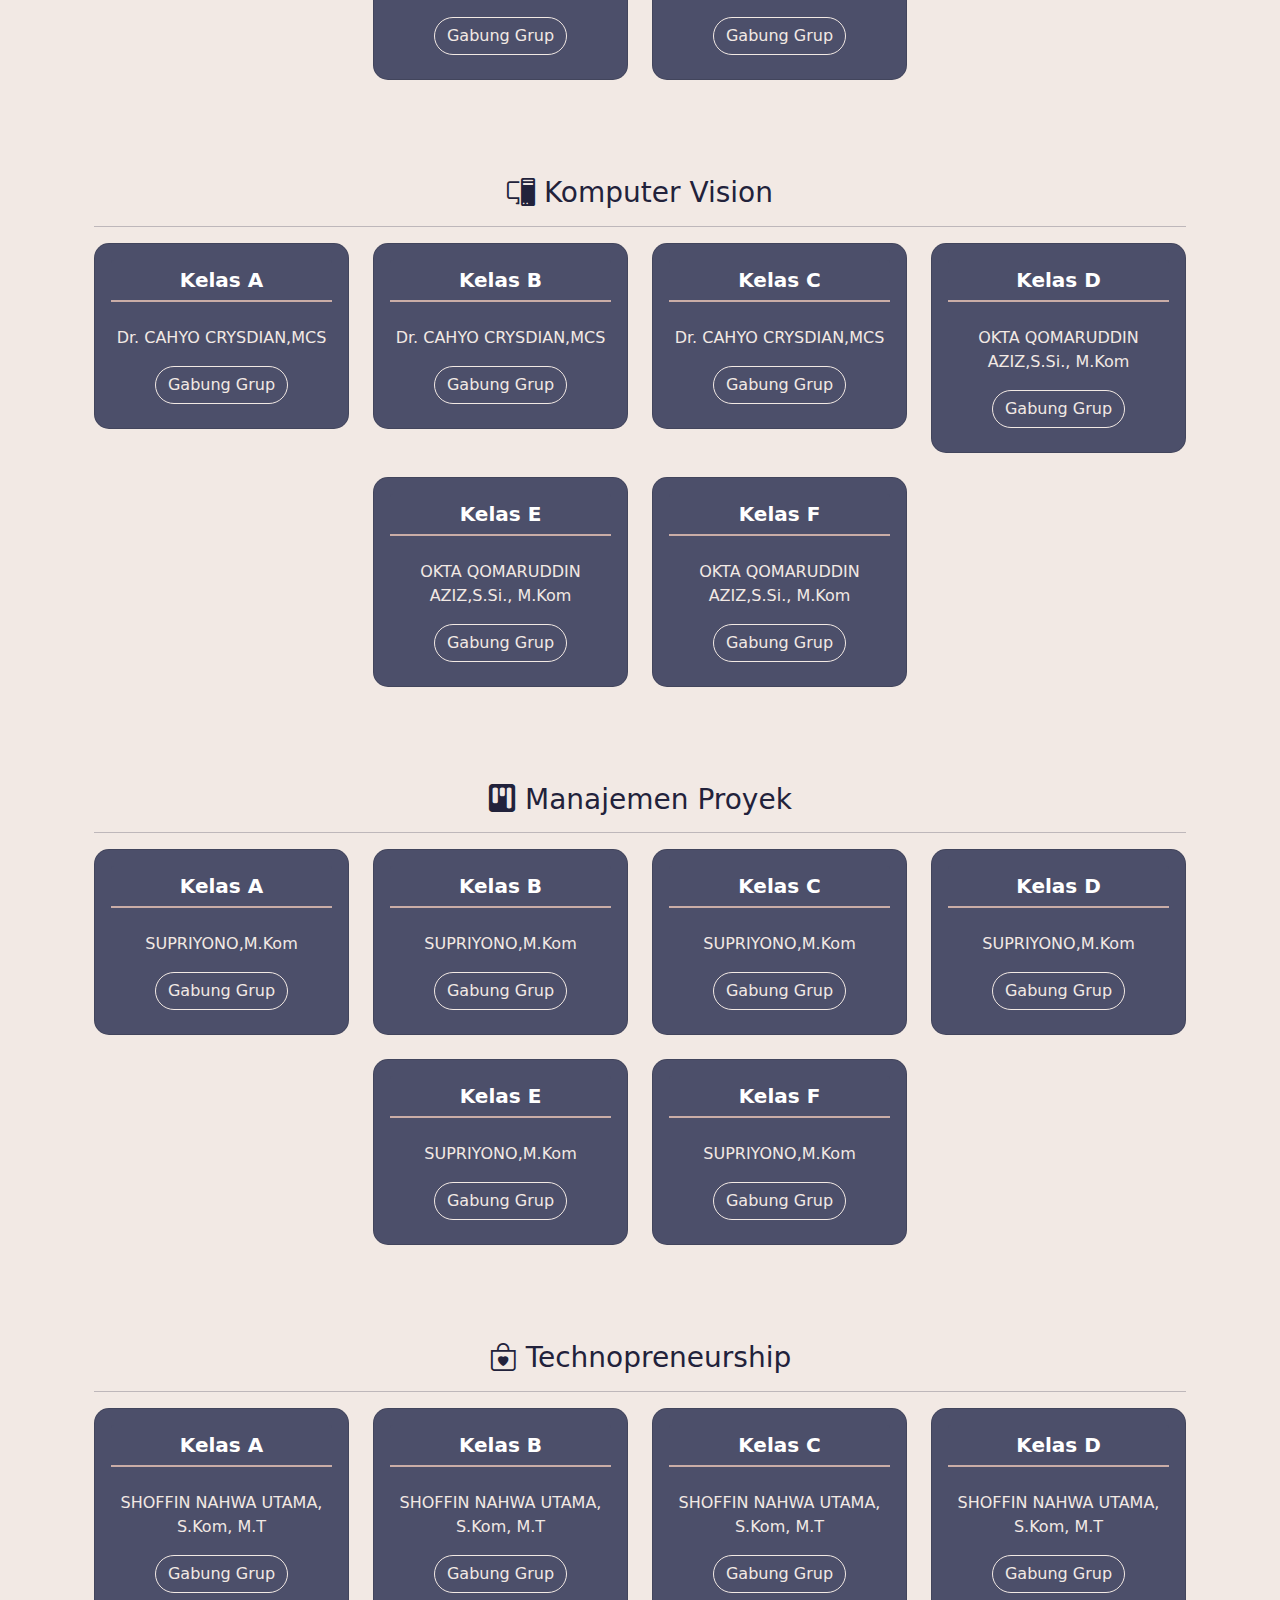
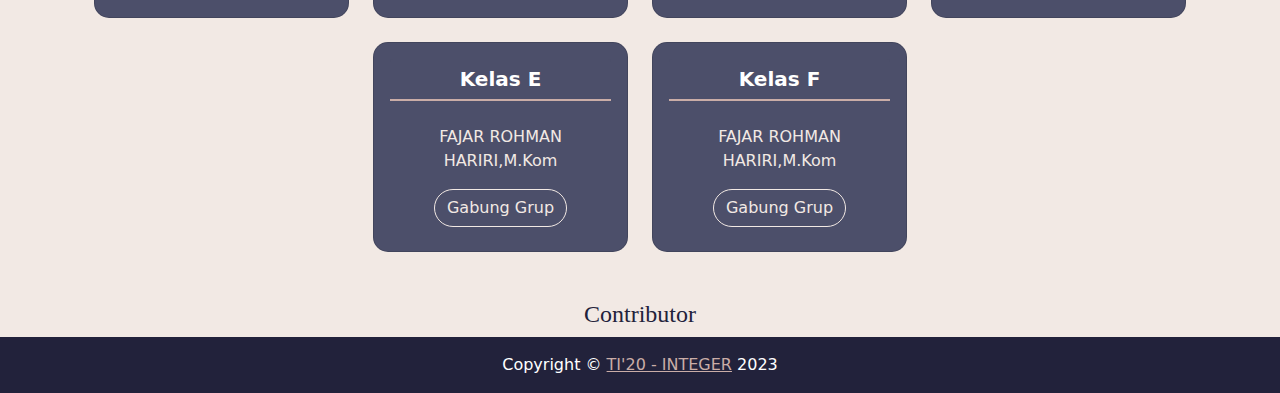
==== commit b749cec1: "link dan nama dosen" ====
--- a/index.html
+++ b/index.html
@@ -178,7 +178,7 @@
         </div>
 
         <!-- Data Science -->
-        <section class="py-3">
+        <section class="py-3 pb-5">
           <div class="mb-3" id="dataScience">
             <h3><i class="bi bi-clipboard2-data-fill"></i> Data Science</h2>
             <HR>
@@ -190,8 +190,8 @@
               <div class="card text-center">
                 <div class="card-body">
                   <h5 class="card-header mb-3 text-white fw-bolder">Kelas A</h5>
-                  <p class="card-text">Dr. FACHRUL K, ST., M. MT., IPM</p>
-                  <a href="https://chat.whatsapp.com/KOhq1OgihVn6NSrxD44GKT" class="btn btn-outline-light"
+                  <p class="card-text py-2 my-0">Dr. MUHAMMAD FAISAL,S.Kom., M.T</p>
+                  <a href="https://chat.whatsapp.com/IZXCaK75B8KCGv2lbmT3oh" class="btn btn-outline-light my-2"
                     target="_blank">Gabung Grup</a>
                 </div>
               </div>
@@ -200,8 +200,8 @@
               <div class="card text-center">
                 <div class="card-body">
                   <h5 class="card-header mb-3 text-white fw-bolder">Kelas B</h5>
-                  <p class="card-text">Dr. FACHRUL K, ST., M. MT., IPM</p>
-                  <a href="https://chat.whatsapp.com/KOhq1OgihVn6NSrxD44GKT" class="btn btn-outline-light"
+                  <p class="card-text py-2 my-0">Dr. MUHAMMAD FAISAL,S.Kom., M.T</p>
+                  <a href="https://chat.whatsapp.com/IDZrczaOmJ29c7JkkfySb7" class="btn btn-outline-light my-2"
                     target="_blank">Gabung Grup</a>
                 </div>
               </div>
@@ -210,8 +210,8 @@
               <div class="card text-center">
                 <div class="card-body">
                   <h5 class="card-header mb-3 text-white fw-bolder">Kelas C</h5>
-                  <p class="card-text">Dr. FACHRUL K, ST., M. MT., IPM</p>
-                  <a href="https://chat.whatsapp.com/KOhq1OgihVn6NSrxD44GKT" class="btn btn-outline-light"
+                  <p class="card-text py-2 my-0">Dr. MUHAMMAD FAISAL,S.Kom., M.T</p>
+                  <a href="https://chat.whatsapp.com/J1RM4iytzTrCudcch7OK9C" class="btn btn-outline-light my-2"
                     target="_blank">Gabung Grup</a>
                 </div>
               </div>
@@ -220,8 +220,8 @@
               <div class="card text-center">
                 <div class="card-body">
                   <h5 class="card-header mb-3 text-white fw-bolder">Kelas D</h5>
-                  <p class="card-text">Dr. FACHRUL K, ST., M. MT., IPM</p>
-                  <a href="https://chat.whatsapp.com/KOhq1OgihVn6NSrxD44GKT" class="btn btn-outline-light"
+                  <p class="card-text py-2 my-0">Dr. FACHRUL K, ST., M. MT., IPM</p>
+                  <a href="https://chat.whatsapp.com/LXk4m7yjkYGEArEPHFf7VK" class="btn btn-outline-light my-2"
                     target="_blank">Gabung Grup</a>
                 </div>
               </div>
@@ -230,8 +230,8 @@
               <div class="card text-center">
                 <div class="card-body">
                   <h5 class="card-header mb-3 text-white fw-bolder">Kelas E</h5>
-                  <p class="card-text">Dr. FACHRUL K, ST., M. MT., IPM</p>
-                  <a href="https://chat.whatsapp.com/KOhq1OgihVn6NSrxD44GKT" class="btn btn-outline-light"
+                  <p class="card-text py-2 my-0">Dr. FACHRUL K, ST., M. MT., IPM</p>
+                  <a href="https://chat.whatsapp.com/Ddke4ChvXDaJIOPGuXVB75" class="btn btn-outline-light my-2"
                     target="_blank">Gabung Grup</a>
                 </div>
               </div>
@@ -240,8 +240,8 @@
               <div class="card text-center">
                 <div class="card-body">
                   <h5 class="card-header mb-3 text-white fw-bolder">Kelas F</h5>
-                  <p class="card-text">Dr. FACHRUL K, ST., M. MT., IPM</p>
-                  <a href="https://chat.whatsapp.com/KOhq1OgihVn6NSrxD44GKT" class="btn btn-outline-light"
+                  <p class="card-text py-2 my-0">Dr. FACHRUL K, ST., M. MT., IPM</p>
+                  <a href="https://chat.whatsapp.com/Fy5YY2v3qXm8UtTAfvvufZ" class="btn btn-outline-light my-2"
                     target="_blank">Gabung Grup</a>
                 </div>
               </div>
@@ -250,8 +250,8 @@
               <div class="card text-center">
                 <div class="card-body">
                   <h5 class="card-header mb-3 text-white fw-bolder">Kelas G</h5>
-                  <p class="card-text">Dr. FACHRUL K, ST., M. MT., IPM</p>
-                  <a href="https://chat.whatsapp.com/KOhq1OgihVn6NSrxD44GKT" class="btn btn-outline-light"
+                  <p class="card-text py-2 my-0">HANI NURHAYATI,M.T</p>
+                  <a href="https://chat.whatsapp.com/D2CnCaA8N3D5j3YZp0wAjn" class="btn btn-outline-light my-2"
                     target="_blank">Gabung Grup</a>
                 </div>
               </div>
@@ -272,8 +272,8 @@
               <div class="card text-center">
                 <div class="card-body">
                   <h5 class="card-header mb-3 text-white fw-bolder">Kelas A</h5>
-                  <p class="card-text">Dr. FACHRUL K, ST., M. MT., IPM</p>
-                  <a href="https://chat.whatsapp.com/KOhq1OgihVn6NSrxD44GKT" class="btn btn-outline-light"
+                  <p class="card-text py-2 my-0">RORO INDA MELANI, M.T.,M.Sc</p>
+                  <a href="https://chat.whatsapp.com/DsrhAb4ucM6DYptXznEP23" class="btn btn-outline-light my-2"
                     target="_blank">Gabung Grup</a>
                 </div>
               </div>
@@ -282,8 +282,8 @@
               <div class="card text-center">
                 <div class="card-body">
                   <h5 class="card-header mb-3 text-white fw-bolder">Kelas B</h5>
-                  <p class="card-text">Dr. FACHRUL K, ST., M. MT., IPM</p>
-                  <a href="https://chat.whatsapp.com/KOhq1OgihVn6NSrxD44GKT" class="btn btn-outline-light"
+                  <p class="card-text py-2 my-0">RORO INDA MELANI, M.T.,M.Sc</p>
+                  <a href="https://chat.whatsapp.com/IJv2SqXfVPeDxDEsHK1Bqb" class="btn btn-outline-light my-2"
                     target="_blank">Gabung Grup</a>
                 </div>
               </div>
@@ -292,8 +292,8 @@
               <div class="card text-center">
                 <div class="card-body">
                   <h5 class="card-header mb-3 text-white fw-bolder">Kelas C</h5>
-                  <p class="card-text">Dr. FACHRUL K, ST., M. MT., IPM</p>
-                  <a href="https://chat.whatsapp.com/KOhq1OgihVn6NSrxD44GKT" class="btn btn-outline-light"
+                  <p class="card-text py-2 my-0">RORO INDA MELANI, M.T.,M.Sc</p>
+                  <a href="https://chat.whatsapp.com/C16AZMM1HN5HyX3bfHgRDt" class="btn btn-outline-light my-2"
                     target="_blank">Gabung Grup</a>
                 </div>
               </div>
@@ -302,8 +302,8 @@
               <div class="card text-center">
                 <div class="card-body">
                   <h5 class="card-header mb-3 text-white fw-bolder">Kelas D</h5>
-                  <p class="card-text">Dr. FACHRUL K, ST., M. MT., IPM</p>
-                  <a href="https://chat.whatsapp.com/KOhq1OgihVn6NSrxD44GKT" class="btn btn-outline-light"
+                  <p class="card-text py-2 my-0">PUSPA MILADIN NURAIDA SAFITRI A. BASID,M.Kom</p>
+                  <a href="https://chat.whatsapp.com/FITK2e96QNJKDqBN9UcaPM" class="btn btn-outline-light my-2"
                     target="_blank">Gabung Grup</a>
                 </div>
               </div>
@@ -312,8 +312,8 @@
               <div class="card text-center">
                 <div class="card-body">
                   <h5 class="card-header mb-3 text-white fw-bolder">Kelas E</h5>
-                  <p class="card-text">Dr. FACHRUL K, ST., M. MT., IPM</p>
-                  <a href="https://chat.whatsapp.com/KOhq1OgihVn6NSrxD44GKT" class="btn btn-outline-light"
+                  <p class="card-text py-2 my-0">PUSPA MILADIN NURAIDA SAFITRI A. BASID,M.Kom</p>
+                  <a href="https://chat.whatsapp.com/JqvTvmmLGSd4pNxx3g4vXO" class="btn btn-outline-light my-2"
                     target="_blank">Gabung Grup</a>
                 </div>
               </div>
@@ -322,8 +322,8 @@
               <div class="card text-center">
                 <div class="card-body">
                   <h5 class="card-header mb-3 text-white fw-bolder">Kelas F</h5>
-                  <p class="card-text">Dr. FACHRUL K, ST., M. MT., IPM</p>
-                  <a href="https://chat.whatsapp.com/KOhq1OgihVn6NSrxD44GKT" class="btn btn-outline-light"
+                  <p class="card-text py-2 my-0">PUSPA MILADIN NURAIDA SAFITRI A. BASID,M.Kom</p>
+                  <a href="https://chat.whatsapp.com/G6UzQPo92CmHLDmWuy1Bma" class="btn btn-outline-light my-2"
                     target="_blank">Gabung Grup</a>
                 </div>
               </div>
@@ -344,8 +344,8 @@
               <div class="card text-center">
                 <div class="card-body">
                   <h5 class="card-header mb-3 text-white fw-bolder">Kelas A</h5>
-                  <p class="card-text">Dr. FACHRUL K, ST., M. MT., IPM</p>
-                  <a href="https://chat.whatsapp.com/KOhq1OgihVn6NSrxD44GKT" class="btn btn-outline-light"
+                  <p class="card-text py-2 my-0">Dr. CAHYO CRYSDIAN,MCS</p>
+                  <a href="https://chat.whatsapp.com/HKvLcH3OQdk4xT3TASHemA" class="btn btn-outline-light my-2"
                     target="_blank">Gabung Grup</a>
                 </div>
               </div>
@@ -354,8 +354,8 @@
               <div class="card text-center">
                 <div class="card-body">
                   <h5 class="card-header mb-3 text-white fw-bolder">Kelas B</h5>
-                  <p class="card-text">Dr. FACHRUL K, ST., M. MT., IPM</p>
-                  <a href="https://chat.whatsapp.com/KOhq1OgihVn6NSrxD44GKT" class="btn btn-outline-light"
+                  <p class="card-text py-2 my-0">Dr. CAHYO CRYSDIAN,MCS</p>
+                  <a href="https://chat.whatsapp.com/Hve0jDSkjTmHLDcORrruFs" class="btn btn-outline-light my-2"
                     target="_blank">Gabung Grup</a>
                 </div>
               </div>
@@ -364,8 +364,8 @@
               <div class="card text-center">
                 <div class="card-body">
                   <h5 class="card-header mb-3 text-white fw-bolder">Kelas C</h5>
-                  <p class="card-text">Dr. FACHRUL K, ST., M. MT., IPM</p>
-                  <a href="https://chat.whatsapp.com/KOhq1OgihVn6NSrxD44GKT" class="btn btn-outline-light"
+                  <p class="card-text py-2 my-0">Dr. CAHYO CRYSDIAN,MCS</p>
+                  <a href="https://chat.whatsapp.com/Ex4HMqzI6K5GKIhNKPOjH4" class="btn btn-outline-light my-2"
                     target="_blank">Gabung Grup</a>
                 </div>
               </div>
@@ -374,8 +374,8 @@
               <div class="card text-center">
                 <div class="card-body">
                   <h5 class="card-header mb-3 text-white fw-bolder">Kelas D</h5>
-                  <p class="card-text">Dr. FACHRUL K, ST., M. MT., IPM</p>
-                  <a href="https://chat.whatsapp.com/KOhq1OgihVn6NSrxD44GKT" class="btn btn-outline-light"
+                  <p class="card-text py-2 my-0">OKTA QOMARUDDIN AZIZ,S.Si., M.Kom</p>
+                  <a href="https://chat.whatsapp.com/Ct7tWUEaNSB5c7OFum6z2b" class="btn btn-outline-light my-2"
                     target="_blank">Gabung Grup</a>
                 </div>
               </div>
@@ -384,8 +384,8 @@
               <div class="card text-center">
                 <div class="card-body">
                   <h5 class="card-header mb-3 text-white fw-bolder">Kelas E</h5>
-                  <p class="card-text">Dr. FACHRUL K, ST., M. MT., IPM</p>
-                  <a href="https://chat.whatsapp.com/KOhq1OgihVn6NSrxD44GKT" class="btn btn-outline-light"
+                  <p class="card-text py-2 my-0">OKTA QOMARUDDIN AZIZ,S.Si., M.Kom</p>
+                  <a href="https://chat.whatsapp.com/KjAitFhYyzQ2JthCxHS8ls" class="btn btn-outline-light my-2"
                     target="_blank">Gabung Grup</a>
                 </div>
               </div>
@@ -394,8 +394,8 @@
               <div class="card text-center">
                 <div class="card-body">
                   <h5 class="card-header mb-3 text-white fw-bolder">Kelas F</h5>
-                  <p class="card-text">Dr. FACHRUL K, ST., M. MT., IPM</p>
-                  <a href="https://chat.whatsapp.com/KOhq1OgihVn6NSrxD44GKT" class="btn btn-outline-light"
+                  <p class="card-text py-2 my-0">OKTA QOMARUDDIN AZIZ,S.Si., M.Kom</p>
+                  <a href="https://chat.whatsapp.com/GJs6gQ7fovxAyDtXF3GE1I" class="btn btn-outline-light my-2"
                     target="_blank">Gabung Grup</a>
                 </div>
               </div>
@@ -416,8 +416,8 @@
               <div class="card text-center">
                 <div class="card-body">
                   <h5 class="card-header mb-3 text-white fw-bolder">Kelas A</h5>
-                  <p class="card-text">Dr. FACHRUL K, ST., M. MT., IPM</p>
-                  <a href="https://chat.whatsapp.com/KOhq1OgihVn6NSrxD44GKT" class="btn btn-outline-light"
+                  <p class="card-text py-2 my-0">SUPRIYONO,M.Kom</p>
+                  <a href="https://chat.whatsapp.com/KnoIFrhbJLMEYvm5Gqk60R" class="btn btn-outline-light my-2"
                     target="_blank">Gabung Grup</a>
                 </div>
               </div>
@@ -426,8 +426,8 @@
               <div class="card text-center">
                 <div class="card-body">
                   <h5 class="card-header mb-3 text-white fw-bolder">Kelas B</h5>
-                  <p class="card-text">Dr. FACHRUL K, ST., M. MT., IPM</p>
-                  <a href="https://chat.whatsapp.com/KOhq1OgihVn6NSrxD44GKT" class="btn btn-outline-light"
+                  <p class="card-text py-2 my-0">SUPRIYONO,M.Kom</p>
+                  <a href="https://chat.whatsapp.com/E5G2NvfHSIS7hvLs90n2AI" class="btn btn-outline-light my-2"
                     target="_blank">Gabung Grup</a>
                 </div>
               </div>
@@ -436,8 +436,8 @@
               <div class="card text-center">
                 <div class="card-body">
                   <h5 class="card-header mb-3 text-white fw-bolder">Kelas C</h5>
-                  <p class="card-text">Dr. FACHRUL K, ST., M. MT., IPM</p>
-                  <a href="https://chat.whatsapp.com/KOhq1OgihVn6NSrxD44GKT" class="btn btn-outline-light"
+                  <p class="card-text py-2 my-0">SUPRIYONO,M.Kom</p>
+                  <a href="https://chat.whatsapp.com/IRhswIbO47G27eVEbJII7u" class="btn btn-outline-light my-2"
                     target="_blank">Gabung Grup</a>
                 </div>
               </div>
@@ -446,8 +446,8 @@
               <div class="card text-center">
                 <div class="card-body">
                   <h5 class="card-header mb-3 text-white fw-bolder">Kelas D</h5>
-                  <p class="card-text">Dr. FACHRUL K, ST., M. MT., IPM</p>
-                  <a href="https://chat.whatsapp.com/KOhq1OgihVn6NSrxD44GKT" class="btn btn-outline-light"
+                  <p class="card-text py-2 my-0">SUPRIYONO,M.Kom</p>
+                  <a href="https://chat.whatsapp.com/Dt9Ww3jozpJLlbGbq4FFPk" class="btn btn-outline-light my-2"
                     target="_blank">Gabung Grup</a>
                 </div>
               </div>
@@ -456,8 +456,8 @@
               <div class="card text-center">
                 <div class="card-body">
                   <h5 class="card-header mb-3 text-white fw-bolder">Kelas E</h5>
-                  <p class="card-text">Dr. FACHRUL K, ST., M. MT., IPM</p>
-                  <a href="https://chat.whatsapp.com/KOhq1OgihVn6NSrxD44GKT" class="btn btn-outline-light"
+                  <p class="card-text py-2 my-0">SUPRIYONO,M.Kom</p>
+                  <a href="https://chat.whatsapp.com/EYw0WCVAfHfE46WVG4gN2R" class="btn btn-outline-light my-2"
                     target="_blank">Gabung Grup</a>
                 </div>
               </div>
@@ -466,8 +466,8 @@
               <div class="card text-center">
                 <div class="card-body">
                   <h5 class="card-header mb-3 text-white fw-bolder">Kelas F</h5>
-                  <p class="card-text">Dr. FACHRUL K, ST., M. MT., IPM</p>
-                  <a href="https://chat.whatsapp.com/KOhq1OgihVn6NSrxD44GKT" class="btn btn-outline-light"
+                  <p class="card-text py-2 my-0">SUPRIYONO,M.Kom</p>
+                  <a href="https://chat.whatsapp.com/FvWAgK6t32y3ocKRFIRWQF" class="btn btn-outline-light my-2"
                     target="_blank">Gabung Grup</a>
                 </div>
               </div>
@@ -488,8 +488,8 @@
               <div class="card text-center">
                 <div class="card-body">
                   <h5 class="card-header mb-3 text-white fw-bolder">Kelas A</h5>
-                  <p class="card-text">Dr. FACHRUL K, ST., M. MT., IPM</p>
-                  <a href="https://chat.whatsapp.com/KOhq1OgihVn6NSrxD44GKT" class="btn btn-outline-light"
+                  <p class="card-text py-2 my-0">SHOFFIN NAHWA UTAMA, S.Kom, M.T</p>
+                  <a href="https://chat.whatsapp.com/GgeYp0QJLIU3vOPZGKhxM7" class="btn btn-outline-light my-2"
                     target="_blank">Gabung Grup</a>
                 </div>
               </div>
@@ -498,8 +498,8 @@
               <div class="card text-center">
                 <div class="card-body">
                   <h5 class="card-header mb-3 text-white fw-bolder">Kelas B</h5>
-                  <p class="card-text">Dr. FACHRUL K, ST., M. MT., IPM</p>
-                  <a href="https://chat.whatsapp.com/KOhq1OgihVn6NSrxD44GKT" class="btn btn-outline-light"
+                  <p class="card-text py-2 my-0">SHOFFIN NAHWA UTAMA, S.Kom, M.T</p>
+                  <a href="https://chat.whatsapp.com/K2mFz9JrfMVF1cE6hWQb9l" class="btn btn-outline-light my-2"
                     target="_blank">Gabung Grup</a>
                 </div>
               </div>
@@ -508,8 +508,8 @@
               <div class="card text-center">
                 <div class="card-body">
                   <h5 class="card-header mb-3 text-white fw-bolder">Kelas C</h5>
-                  <p class="card-text">Dr. FACHRUL K, ST., M. MT., IPM</p>
-                  <a href="https://chat.whatsapp.com/KOhq1OgihVn6NSrxD44GKT" class="btn btn-outline-light"
+                  <p class="card-text py-2 my-0">SHOFFIN NAHWA UTAMA, S.Kom, M.T</p>
+                  <a href="https://chat.whatsapp.com/Blv3LXqjMnY5enY4T8P6Yt" class="btn btn-outline-light my-2"
                     target="_blank">Gabung Grup</a>
                 </div>
               </div>
@@ -518,8 +518,8 @@
               <div class="card text-center">
                 <div class="card-body">
                   <h5 class="card-header mb-3 text-white fw-bolder">Kelas D</h5>
-                  <p class="card-text">Dr. FACHRUL K, ST., M. MT., IPM</p>
-                  <a href="https://chat.whatsapp.com/KOhq1OgihVn6NSrxD44GKT" class="btn btn-outline-light"
+                  <p class="card-text py-2 my-0">SHOFFIN NAHWA UTAMA, S.Kom, M.T</p>
+                  <a href="https://chat.whatsapp.com/G7aPqRlTsRy2rdQkoseD2V" class="btn btn-outline-light my-2"
                     target="_blank">Gabung Grup</a>
                 </div>
               </div>
@@ -528,8 +528,8 @@
               <div class="card text-center">
                 <div class="card-body">
                   <h5 class="card-header mb-3 text-white fw-bolder">Kelas E</h5>
-                  <p class="card-text">Dr. FACHRUL K, ST., M. MT., IPM</p>
-                  <a href="https://chat.whatsapp.com/KOhq1OgihVn6NSrxD44GKT" class="btn btn-outline-light"
+                  <p class="card-text py-2 my-0">FAJAR ROHMAN HARIRI,M.Kom</p>
+                  <a href="https://chat.whatsapp.com/KbUkRXi2YqCHL1Daghb1NO" class="btn btn-outline-light my-2"
                     target="_blank">Gabung Grup</a>
                 </div>
               </div>
@@ -538,8 +538,8 @@
               <div class="card text-center">
                 <div class="card-body">
                   <h5 class="card-header mb-3 text-white fw-bolder">Kelas F</h5>
-                  <p class="card-text">Dr. FACHRUL K, ST., M. MT., IPM</p>
-                  <a href="https://chat.whatsapp.com/KOhq1OgihVn6NSrxD44GKT" class="btn btn-outline-light"
+                  <p class="card-text py-2 my-0">FAJAR ROHMAN HARIRI,M.Kom</p>
+                  <a href="https://chat.whatsapp.com/F6YzcFXfR9z32f8o3cQaVh" class="btn btn-outline-light my-2"
                     target="_blank">Gabung Grup</a>
                 </div>
               </div>
@@ -572,20 +572,8 @@
                 <div class="card text-center">
                   <div class="card-body">
                     <h5 class="card-header mb-3 text-white fw-bolder">Kelas A</h5>
-                    <p class="card-text">Dr. FACHRUL K, ST., M. MT., IPM</p>
-                    <a href="https://chat.whatsapp.com/KOhq1OgihVn6NSrxD44GKT" class="btn btn-outline-light"
-                      target="_blank">Gabung Grup</a>
-                  </div>
-                </div>
-              </div>
-            </div>
-            <div class="row mx-1 my-4 justify-content-around">
-              <div class="col">
-                <div class="card text-center">
-                  <div class="card-body">
-                    <h5 class="card-header mb-3 text-white fw-bolder">Kelas AA</h5>
-                    <p class="card-text">Dr. FACHRUL K, ST., M. MT., IPM</p>
-                    <a href="https://chat.whatsapp.com/KOhq1OgihVn6NSrxD44GKT" class="btn btn-outline-light"
+                    <p class="card-text py-2 my-0">Dr. MUHAMMAD FAISAL,S.Kom., M.T</p>
+                    <a href="https://chat.whatsapp.com/LbeJxF0mto58q38KRX9XjK" class="btn btn-outline-light my-2"
                       target="_blank">Gabung Grup</a>
                   </div>
                 </div>
@@ -605,8 +593,8 @@
                 <div class="card text-center">
                   <div class="card-body">
                     <h5 class="card-header mb-3 text-white fw-bolder">Kelas A</h5>
-                    <p class="card-text">Dr. FACHRUL K, ST., M. MT., IPM</p>
-                    <a href="https://chat.whatsapp.com/KOhq1OgihVn6NSrxD44GKT" class="btn btn-outline-light"
+                    <p class="card-text py-2 my-0">OKTA QOMARUDDIN AZIZ,S.Si., M.Kom</p>
+                    <a href="https://chat.whatsapp.com/H3pnEDn0dRXCratUDR700N" class="btn btn-outline-light my-2"
                       target="_blank">Gabung Grup</a>
                   </div>
                 </div>
@@ -626,8 +614,8 @@
                 <div class="card text-center">
                   <div class="card-body">
                     <h5 class="card-header mb-3 text-white fw-bolder">Kelas A</h5>
-                    <p class="card-text">Dr. FACHRUL K, ST., M. MT., IPM</p>
-                    <a href="https://chat.whatsapp.com/KOhq1OgihVn6NSrxD44GKT" class="btn btn-outline-light"
+                    <p class="card-text py-2 my-0">IRWAN BUDI SANTOSO,S.Si., M.Kom</p>
+                    <a href="https://chat.whatsapp.com/IW78A4kXiuZKbOmnJ58Oyd" class="btn btn-outline-light my-2"
                       target="_blank">Gabung Grup</a>
                   </div>
                 </div>
@@ -647,20 +635,8 @@
                 <div class="card text-center">
                   <div class="card-body">
                     <h5 class="card-header mb-3 text-white fw-bolder">Kelas A</h5>
-                    <p class="card-text">Dr. FACHRUL K, ST., M. MT., IPM</p>
-                    <a href="https://chat.whatsapp.com/KOhq1OgihVn6NSrxD44GKT" class="btn btn-outline-light"
-                      target="_blank">Gabung Grup</a>
-                  </div>
-                </div>
-              </div>
-            </div>
-            <div class="row mx-1 my-4 justify-content-around">
-              <div class="col">
-                <div class="card text-center">
-                  <div class="card-body">
-                    <h5 class="card-header mb-3 text-white fw-bolder">Kelas AA</h5>
-                    <p class="card-text">Dr. FACHRUL K, ST., M. MT., IPM</p>
-                    <a href="https://chat.whatsapp.com/KOhq1OgihVn6NSrxD44GKT" class="btn btn-outline-light"
+                    <p class="card-text py-2 my-0">AJIB HANANI, S.Kom, M.T</p>
+                    <a href="https://chat.whatsapp.com/JNBDYY33C3e960qFwdRKgA" class="btn btn-outline-light my-2"
                       target="_blank">Gabung Grup</a>
                   </div>
                 </div>
@@ -680,8 +656,8 @@
                 <div class="card text-center">
                   <div class="card-body">
                     <h5 class="card-header mb-3 text-white fw-bolder">Kelas A</h5>
-                    <p class="card-text">Dr. FACHRUL K, ST., M. MT., IPM</p>
-                    <a href="https://chat.whatsapp.com/KOhq1OgihVn6NSrxD44GKT" class="btn btn-outline-light"
+                    <p class="card-text py-2 my-0">NUR FITRIYAH AYU TUNJUNG SARI,M.Cs</p>
+                    <a href="https://chat.whatsapp.com/BsTBMwahxxp7mwW9uowKft" class="btn btn-outline-light my-2"
                       target="_blank">Gabung Grup</a>
                   </div>
                 </div>
@@ -701,20 +677,8 @@
                 <div class="card text-center">
                   <div class="card-body">
                     <h5 class="card-header mb-3 text-white fw-bolder">Kelas A</h5>
-                    <p class="card-text">Dr. FACHRUL K, ST., M. MT., IPM</p>
-                    <a href="https://chat.whatsapp.com/KOhq1OgihVn6NSrxD44GKT" class="btn btn-outline-light"
-                      target="_blank">Gabung Grup</a>
-                  </div>
-                </div>
-              </div>
-            </div>
-            <div class="row mx-1 my-4 justify-content-around">
-              <div class="col">
-                <div class="card text-center">
-                  <div class="card-body">
-                    <h5 class="card-header mb-3 text-white fw-bolder">Kelas AA</h5>
-                    <p class="card-text">Dr. FACHRUL K, ST., M. MT., IPM</p>
-                    <a href="https://chat.whatsapp.com/KOhq1OgihVn6NSrxD44GKT" class="btn btn-outline-light"
+                    <p class="card-text py-2 my-0">AGUNG TEGUH WIBOWO ALMAIS, S.Kom, M.T.</p>
+                    <a href="https://chat.whatsapp.com/Kd6Gh1IFk8dEUhH5AXDPcj" class="btn btn-outline-light my-2"
                       target="_blank">Gabung Grup</a>
                   </div>
                 </div>
@@ -734,8 +698,8 @@
                 <div class="card text-center">
                   <div class="card-body">
                     <h5 class="card-header mb-3 text-white fw-bolder">Kelas A</h5>
-                    <p class="card-text">Dr. FACHRUL K, ST., M. MT., IPM</p>
-                    <a href="https://chat.whatsapp.com/KOhq1OgihVn6NSrxD44GKT" class="btn btn-outline-light"
+                    <p class="card-text py-2 my-0">NURIZAL DWI PRIANDANI,S.Kom., M.Kom</p>
+                    <a href="https://chat.whatsapp.com/DcakGwqRjyP3kwbBkHM14L" class="btn btn-outline-light my-2"
                       target="_blank">Gabung Grup</a>
                   </div>
                 </div>
@@ -755,20 +719,8 @@
                 <div class="card text-center">
                   <div class="card-body">
                     <h5 class="card-header mb-3 text-white fw-bolder">Kelas A</h5>
-                    <p class="card-text">Dr. FACHRUL K, ST., M. MT., IPM</p>
-                    <a href="https://chat.whatsapp.com/KOhq1OgihVn6NSrxD44GKT" class="btn btn-outline-light"
-                      target="_blank">Gabung Grup</a>
-                  </div>
-                </div>
-              </div>
-            </div>
-            <div class="row mx-1 my-4 justify-content-around">
-              <div class="col">
-                <div class="card text-center">
-                  <div class="card-body">
-                    <h5 class="card-header mb-3 text-white fw-bolder">Kelas AA</h5>
-                    <p class="card-text">Dr. FACHRUL K, ST., M. MT., IPM</p>
-                    <a href="https://chat.whatsapp.com/KOhq1OgihVn6NSrxD44GKT" class="btn btn-outline-light"
+                    <p class="card-text py-2 my-0">TRI MUKTI LESTARI,M.Kom</p>
+                    <a href="https://chat.whatsapp.com/KnDcpcGcs7iCGCcYT0v6VD" class="btn btn-outline-light my-2"
                       target="_blank">Gabung Grup</a>
                   </div>
                 </div>
@@ -788,8 +740,8 @@
                 <div class="card text-center">
                   <div class="card-body">
                     <h5 class="card-header mb-3 text-white fw-bolder">Kelas A</h5>
-                    <p class="card-text">Dr. FACHRUL K, ST., M. MT., IPM</p>
-                    <a href="https://chat.whatsapp.com/KOhq1OgihVn6NSrxD44GKT" class="btn btn-outline-light"
+                    <p class="card-text py-2 my-0">RORO INDA MELANI, M.T.,M.ScM</p>
+                    <a href="https://chat.whatsapp.com/GM42q6pePm9JOQRb91RMNw" class="btn btn-outline-light my-2"
                       target="_blank">Gabung Grup</a>
                   </div>
                 </div>
@@ -809,20 +761,8 @@
                 <div class="card text-center">
                   <div class="card-body">
                     <h5 class="card-header mb-3 text-white fw-bolder">Kelas A</h5>
-                    <p class="card-text">Dr. FACHRUL K, ST., M. MT., IPM</p>
-                    <a href="https://chat.whatsapp.com/KOhq1OgihVn6NSrxD44GKT" class="btn btn-outline-light"
-                      target="_blank">Gabung Grup</a>
-                  </div>
-                </div>
-              </div>
-            </div>
-            <div class="row mx-1 my-4 justify-content-around">
-              <div class="col">
-                <div class="card text-center">
-                  <div class="card-body">
-                    <h5 class="card-header mb-3 text-white fw-bolder">Kelas AA</h5>
-                    <p class="card-text">Dr. FACHRUL K, ST., M. MT., IPM</p>
-                    <a href="https://chat.whatsapp.com/KOhq1OgihVn6NSrxD44GKT" class="btn btn-outline-light"
+                    <p class="card-text py-2 my-0">JUNIARDI NUR FADILA,M.T.</p>
+                    <a href="https://chat.whatsapp.com/L29tw0OPR0o6KlyRR5ll9J" class="btn btn-outline-light my-2"
                       target="_blank">Gabung Grup</a>
                   </div>
                 </div>
@@ -842,8 +782,8 @@
                 <div class="card text-center">
                   <div class="card-body">
                     <h5 class="card-header mb-3 text-white fw-bolder">Kelas A</h5>
-                    <p class="card-text">Dr. FACHRUL K, ST., M. MT., IPM</p>
-                    <a href="https://chat.whatsapp.com/KOhq1OgihVn6NSrxD44GKT" class="btn btn-outline-light"
+                    <p class="card-text py-2 my-0">A'LA SYAUQI,M.Kom</p>
+                    <a href="https://chat.whatsapp.com/DR1lKXEbC1l8eIBz8Vj8pZ" class="btn btn-outline-light my-2"
                       target="_blank">Gabung Grup</a>
                   </div>
                 </div>
@@ -863,20 +803,8 @@
                 <div class="card text-center">
                   <div class="card-body">
                     <h5 class="card-header mb-3 text-white fw-bolder">Kelas A</h5>
-                    <p class="card-text">Dr. FACHRUL K, ST., M. MT., IPM</p>
-                    <a href="https://chat.whatsapp.com/KOhq1OgihVn6NSrxD44GKT" class="btn btn-outline-light"
-                      target="_blank">Gabung Grup</a>
-                  </div>
-                </div>
-              </div>
-            </div>
-            <div class="row mx-1 my-4 justify-content-around">
-              <div class="col">
-                <div class="card text-center">
-                  <div class="card-body">
-                    <h5 class="card-header mb-3 text-white fw-bolder">Kelas AA</h5>
-                    <p class="card-text">Dr. FACHRUL K, ST., M. MT., IPM</p>
-                    <a href="https://chat.whatsapp.com/KOhq1OgihVn6NSrxD44GKT" class="btn btn-outline-light"
+                    <p class="card-text py-2 my-0">SUPRIYONO,M.Kom</p>
+                    <a href="https://chat.whatsapp.com/KdwZSt41DVL7khoSsHTUjD" class="btn btn-outline-light my-2"
                       target="_blank">Gabung Grup</a>
                   </div>
                 </div>
@@ -896,8 +824,8 @@
                 <div class="card text-center">
                   <div class="card-body">
                     <h5 class="card-header mb-3 text-white fw-bolder">Kelas A</h5>
-                    <p class="card-text">Dr. FACHRUL K, ST., M. MT., IPM</p>
-                    <a href="https://chat.whatsapp.com/KOhq1OgihVn6NSrxD44GKT" class="btn btn-outline-light"
+                    <p class="card-text py-2 my-0">ASHRI SHABRINA AFRAH,M.T.</p>
+                    <a href="https://chat.whatsapp.com/D43EuJyw6NgF8GcparnTm8" class="btn btn-outline-light my-2"
                       target="_blank">Gabung Grup</a>
                   </div>
                 </div>
@@ -917,20 +845,8 @@
                 <div class="card text-center">
                   <div class="card-body">
                     <h5 class="card-header mb-3 text-white fw-bolder">Kelas A</h5>
-                    <p class="card-text">Dr. FACHRUL K, ST., M. MT., IPM</p>
-                    <a href="https://chat.whatsapp.com/KOhq1OgihVn6NSrxD44GKT" class="btn btn-outline-light"
-                      target="_blank">Gabung Grup</a>
-                  </div>
-                </div>
-              </div>
-            </div>
-            <div class="row mx-1 my-4 justify-content-around">
-              <div class="col">
-                <div class="card text-center">
-                  <div class="card-body">
-                    <h5 class="card-header mb-3 text-white fw-bolder">Kelas AA</h5>
-                    <p class="card-text">Dr. FACHRUL K, ST., M. MT., IPM</p>
-                    <a href="https://chat.whatsapp.com/KOhq1OgihVn6NSrxD44GKT" class="btn btn-outline-light"
+                    <p class="card-text py-2 my-0">HANI NURHAYATI,M.T</p>
+                    <a href="https://chat.whatsapp.com/K4FVdIdvld674n8GD2texK" class="btn btn-outline-light my-2"
                       target="_blank">Gabung Grup</a>
                   </div>
                 </div>
@@ -950,8 +866,8 @@
                 <div class="card text-center">
                   <div class="card-body">
                     <h5 class="card-header mb-3 text-white fw-bolder">Kelas A</h5>
-                    <p class="card-text">Dr. FACHRUL K, ST., M. MT., IPM</p>
-                    <a href="https://chat.whatsapp.com/KOhq1OgihVn6NSrxD44GKT" class="btn btn-outline-light"
+                    <p class="card-text py-2 my-0">KHADIJAH FAHMI HAYATI HOLLE, S.Kom., M.Kom</p>
+                    <a href="https://chat.whatsapp.com/GL2iP32IASdJ3gGihFUKlM" class="btn btn-outline-light my-2"
                       target="_blank">Gabung Grup</a>
                   </div>
                 </div>
@@ -971,20 +887,8 @@
                 <div class="card text-center">
                   <div class="card-body">
                     <h5 class="card-header mb-3 text-white fw-bolder">Kelas A</h5>
-                    <p class="card-text">Dr. FACHRUL K, ST., M. MT., IPM</p>
-                    <a href="https://chat.whatsapp.com/KOhq1OgihVn6NSrxD44GKT" class="btn btn-outline-light"
-                      target="_blank">Gabung Grup</a>
-                  </div>
-                </div>
-              </div>
-            </div>
-            <div class="row mx-1 my-4 justify-content-around">
-              <div class="col">
-                <div class="card text-center">
-                  <div class="card-body">
-                    <h5 class="card-header mb-3 text-white fw-bolder">Kelas AA</h5>
-                    <p class="card-text">Dr. FACHRUL K, ST., M. MT., IPM</p>
-                    <a href="https://chat.whatsapp.com/KOhq1OgihVn6NSrxD44GKT" class="btn btn-outline-light"
+                    <p class="card-text py-2 my-0">SHOFFIN NAHWA UTAMA, S.Kom, M.T</p>
+                    <a href="https://chat.whatsapp.com/HVGyJdQEUG65NTyk53iigM" class="btn btn-outline-light my-2"
                       target="_blank">Gabung Grup</a>
                   </div>
                 </div>
@@ -992,7 +896,7 @@
             </div>
           </section>
           <!-- Simulation And Modeling -->
-          <section class="col-md-4 col-lg-5 col-sm-5 px-0">
+          <!-- <section class="col-md-4 col-lg-5 col-sm-5 px-0">
             <div class="mb-3" id="Modeling">
               <h3><i class="fa-solid fa-circle-plus"></i> Simulation And Modeling</h2>
               <HR>
@@ -1004,14 +908,14 @@
                 <div class="card text-center">
                   <div class="card-body">
                     <h5 class="card-header mb-3 text-white fw-bolder">Kelas A</h5>
-                    <p class="card-text">Dr. FACHRUL K, ST., M. MT., IPM</p>
-                    <a href="https://chat.whatsapp.com/KOhq1OgihVn6NSrxD44GKT" class="btn btn-outline-light"
-                      target="_blank">Gabung Grup</a>
-                  </div>
-                </div>
-              </div>
-            </div>
-          </section>
+                    <p class="card-text py-2 my-0">unknown</p>
+                    <a href="https://chat.whatsapp.com/Cm3dngWjXx5IPUdD5IE57x" class="btn btn-outline-light my-2"
+                      target="_blank">Gabung Grup</a>
+                  </div>
+                </div>
+              </div>
+            </div>
+          </section> -->
           <!-- Start-Up Development -->
           <section class="col-md-4 col-lg-5 col-sm-5 px-0">
             <div class="mb-3" id="Start">
@@ -1025,20 +929,8 @@
                 <div class="card text-center">
                   <div class="card-body">
                     <h5 class="card-header mb-3 text-white fw-bolder">Kelas A</h5>
-                    <p class="card-text">Dr. FACHRUL K, ST., M. MT., IPM</p>
-                    <a href="https://chat.whatsapp.com/KOhq1OgihVn6NSrxD44GKT" class="btn btn-outline-light"
-                      target="_blank">Gabung Grup</a>
-                  </div>
-                </div>
-              </div>
-            </div>
-            <div class="row mx-1 my-4 justify-content-around">
-              <div class="col">
-                <div class="card text-center">
-                  <div class="card-body">
-                    <h5 class="card-header mb-3 text-white fw-bolder">Kelas AA</h5>
-                    <p class="card-text">Dr. FACHRUL K, ST., M. MT., IPM</p>
-                    <a href="https://chat.whatsapp.com/KOhq1OgihVn6NSrxD44GKT" class="btn btn-outline-light"
+                    <p class="card-text py-2 my-0">FAJAR ROHMAN HARIRI,M.Kom</p>
+                    <a href="https://chat.whatsapp.com/LI0p5Hc9ssV2Fadn7O6RMb" class="btn btn-outline-light my-2"
                       target="_blank">Gabung Grup</a>
                   </div>
                 </div>
@@ -1058,8 +950,8 @@
                 <div class="card text-center">
                   <div class="card-body">
                     <h5 class="card-header mb-3 text-white fw-bolder">Kelas A</h5>
-                    <p class="card-text">Dr. FACHRUL K, ST., M. MT., IPM</p>
-                    <a href="https://chat.whatsapp.com/KOhq1OgihVn6NSrxD44GKT" class="btn btn-outline-light"
+                    <p class="card-text py-2 my-0">JOHAN ERICKA WAHYU PRAKASA,M.Kom</p>
+                    <a href="https://chat.whatsapp.com/LxmBrIuQoOiLfoexKf5xwT" class="btn btn-outline-light my-2"
                       target="_blank">Gabung Grup</a>
                   </div>
                 </div>
@@ -1079,20 +971,8 @@
                 <div class="card text-center">
                   <div class="card-body">
                     <h5 class="card-header mb-3 text-white fw-bolder">Kelas A</h5>
-                    <p class="card-text">Dr. FACHRUL K, ST., M. MT., IPM</p>
-                    <a href="https://chat.whatsapp.com/KOhq1OgihVn6NSrxD44GKT" class="btn btn-outline-light"
-                      target="_blank">Gabung Grup</a>
-                  </div>
-                </div>
-              </div>
-            </div>
-            <div class="row mx-1 my-4 justify-content-around">
-              <div class="col">
-                <div class="card text-center">
-                  <div class="card-body">
-                    <h5 class="card-header mb-3 text-white fw-bolder">Kelas AA</h5>
-                    <p class="card-text">Dr. FACHRUL K, ST., M. MT., IPM</p>
-                    <a href="https://chat.whatsapp.com/KOhq1OgihVn6NSrxD44GKT" class="btn btn-outline-light"
+                    <p class="card-text py-2 my-0">YUNIFA MIFTACHUL ARIF, M.T.</p>
+                    <a href="https://chat.whatsapp.com/GvePaeB2Ed48pUMuUXrEHH" class="btn btn-outline-light my-2"
                       target="_blank">Gabung Grup</a>
                   </div>
                 </div>
@@ -1112,8 +992,8 @@
                 <div class="card text-center">
                   <div class="card-body">
                     <h5 class="card-header mb-3 text-white fw-bolder">Kelas A</h5>
-                    <p class="card-text">Dr. FACHRUL K, ST., M. MT., IPM</p>
-                    <a href="https://chat.whatsapp.com/KOhq1OgihVn6NSrxD44GKT" class="btn btn-outline-light"
+                    <p class="card-text py-2 my-0">AHMAD FAHMI KARAMI,M.Kom</p>
+                    <a href="https://chat.whatsapp.com/LDKrJ1EcrYy0DNdq82LqSc" class="btn btn-outline-light my-2"
                       target="_blank">Gabung Grup</a>
                   </div>
                 </div>
@@ -1133,20 +1013,8 @@
                 <div class="card text-center">
                   <div class="card-body">
                     <h5 class="card-header mb-3 text-white fw-bolder">Kelas A</h5>
-                    <p class="card-text">Dr. FACHRUL K, ST., M. MT., IPM</p>
-                    <a href="https://chat.whatsapp.com/KOhq1OgihVn6NSrxD44GKT" class="btn btn-outline-light"
-                      target="_blank">Gabung Grup</a>
-                  </div>
-                </div>
-              </div>
-            </div>
-            <div class="row mx-1 my-4 justify-content-around">
-              <div class="col">
-                <div class="card text-center">
-                  <div class="card-body">
-                    <h5 class="card-header mb-3 text-white fw-bolder">Kelas AA</h5>
-                    <p class="card-text">Dr. FACHRUL K, ST., M. MT., IPM</p>
-                    <a href="https://chat.whatsapp.com/KOhq1OgihVn6NSrxD44GKT" class="btn btn-outline-light"
+                    <p class="card-text py-2 my-0">PUSPA MILADIN NURAIDA SAFITRI A. BASID,M.Kom</p>
+                    <a href="https://chat.whatsapp.com/J5Cg3MEP4HELXNnNid12hz" class="btn btn-outline-light my-2"
                       target="_blank">Gabung Grup</a>
                   </div>
                 </div>
@@ -1166,8 +1034,8 @@
                 <div class="card text-center">
                   <div class="card-body">
                     <h5 class="card-header mb-3 text-white fw-bolder">Kelas A</h5>
-                    <p class="card-text">Dr. FACHRUL K, ST., M. MT., IPM</p>
-                    <a href="https://chat.whatsapp.com/KOhq1OgihVn6NSrxD44GKT" class="btn btn-outline-light"
+                    <p class="card-text py-2 my-0">Prof. Dr. SUHARTONO, M.Kom</p>
+                    <a href="https://chat.whatsapp.com/BJaYIAsK3dv1ynypIHxdvU" class="btn btn-outline-light my-2"
                       target="_blank">Gabung Grup</a>
                   </div>
                 </div>
@@ -1187,20 +1055,8 @@
                 <div class="card text-center">
                   <div class="card-body">
                     <h5 class="card-header mb-3 text-white fw-bolder">Kelas A</h5>
-                    <p class="card-text">Dr. FACHRUL K, ST., M. MT., IPM</p>
-                    <a href="https://chat.whatsapp.com/KOhq1OgihVn6NSrxD44GKT" class="btn btn-outline-light"
-                      target="_blank">Gabung Grup</a>
-                  </div>
-                </div>
-              </div>
-            </div>
-            <div class="row mx-1 my-4 justify-content-around">
-              <div class="col">
-                <div class="card text-center">
-                  <div class="card-body">
-                    <h5 class="card-header mb-3 text-white fw-bolder">Kelas AA</h5>
-                    <p class="card-text">Dr. FACHRUL K, ST., M. MT., IPM</p>
-                    <a href="https://chat.whatsapp.com/KOhq1OgihVn6NSrxD44GKT" class="btn btn-outline-light"
+                    <p class="card-text py-2 my-0">H. SYAHIDUZ ZAMAN, M.Kom</p>
+                    <a href="https://chat.whatsapp.com/EfGatbTiTJA0iyLGaj8r6e" class="btn btn-outline-light my-2"
                       target="_blank">Gabung Grup</a>
                   </div>
                 </div>
@@ -1216,12 +1072,12 @@
             </div>
 
             <div class="row mx-1 my-4 justify-content-around">
-              <div class="col-md-5">
-                <div class="card text-center">
-                  <div class="card-body">
-                    <h5 class="card-header mb-3 text-white fw-bolder">Kelas A</h5>
-                    <p class="card-text">Dr. FACHRUL K, ST., M. MT., IPM</p>
-                    <a href="https://chat.whatsapp.com/KOhq1OgihVn6NSrxD44GKT" class="btn btn-outline-light"
+              <div class="col">
+                <div class="card text-center">
+                  <div class="card-body">
+                    <h5 class="card-header mb-3 text-white fw-bolder">Kelas A</h5>
+                    <p class="card-text py-2 my-0">MUHAMMAD AINUL YAQIN, M.Kom</p>
+                    <a href="https://chat.whatsapp.com/HVrbfKQ8joF6pqnWPVD02r" class="btn btn-outline-light my-2"
                       target="_blank">Gabung Grup</a>
                   </div>
                 </div>
@@ -1236,10 +1092,9 @@
 
   <div class="tim">
     <h4>
-      <a onclick="myFunction()" id="myBtn" style="cursor: pointer">Contributor</a>
+      <a onclick="myFunction()" id="myBtn" style="cursor: pointer;">Contributor</a>
     </h4>
     <form>
-      <hr style="width: 15%; text-align: center" />
       <h5>
         <span id="dots"> </span><span id="more" class="my-5" style="color: #22223B">
           200605110002
@@ -1277,7 +1132,7 @@
 
 
   <!-- Footer-->
-  <footer class="py-5 bg-dark">
+  <footer class="py-3 bg-dark">
     <div class="container">
       <p class="m-0 text-center text-white">Copyright &copy; <a href="https://www.instagram.com/integer_20/">TI'20 -
           INTEGER</a> 2023</p>
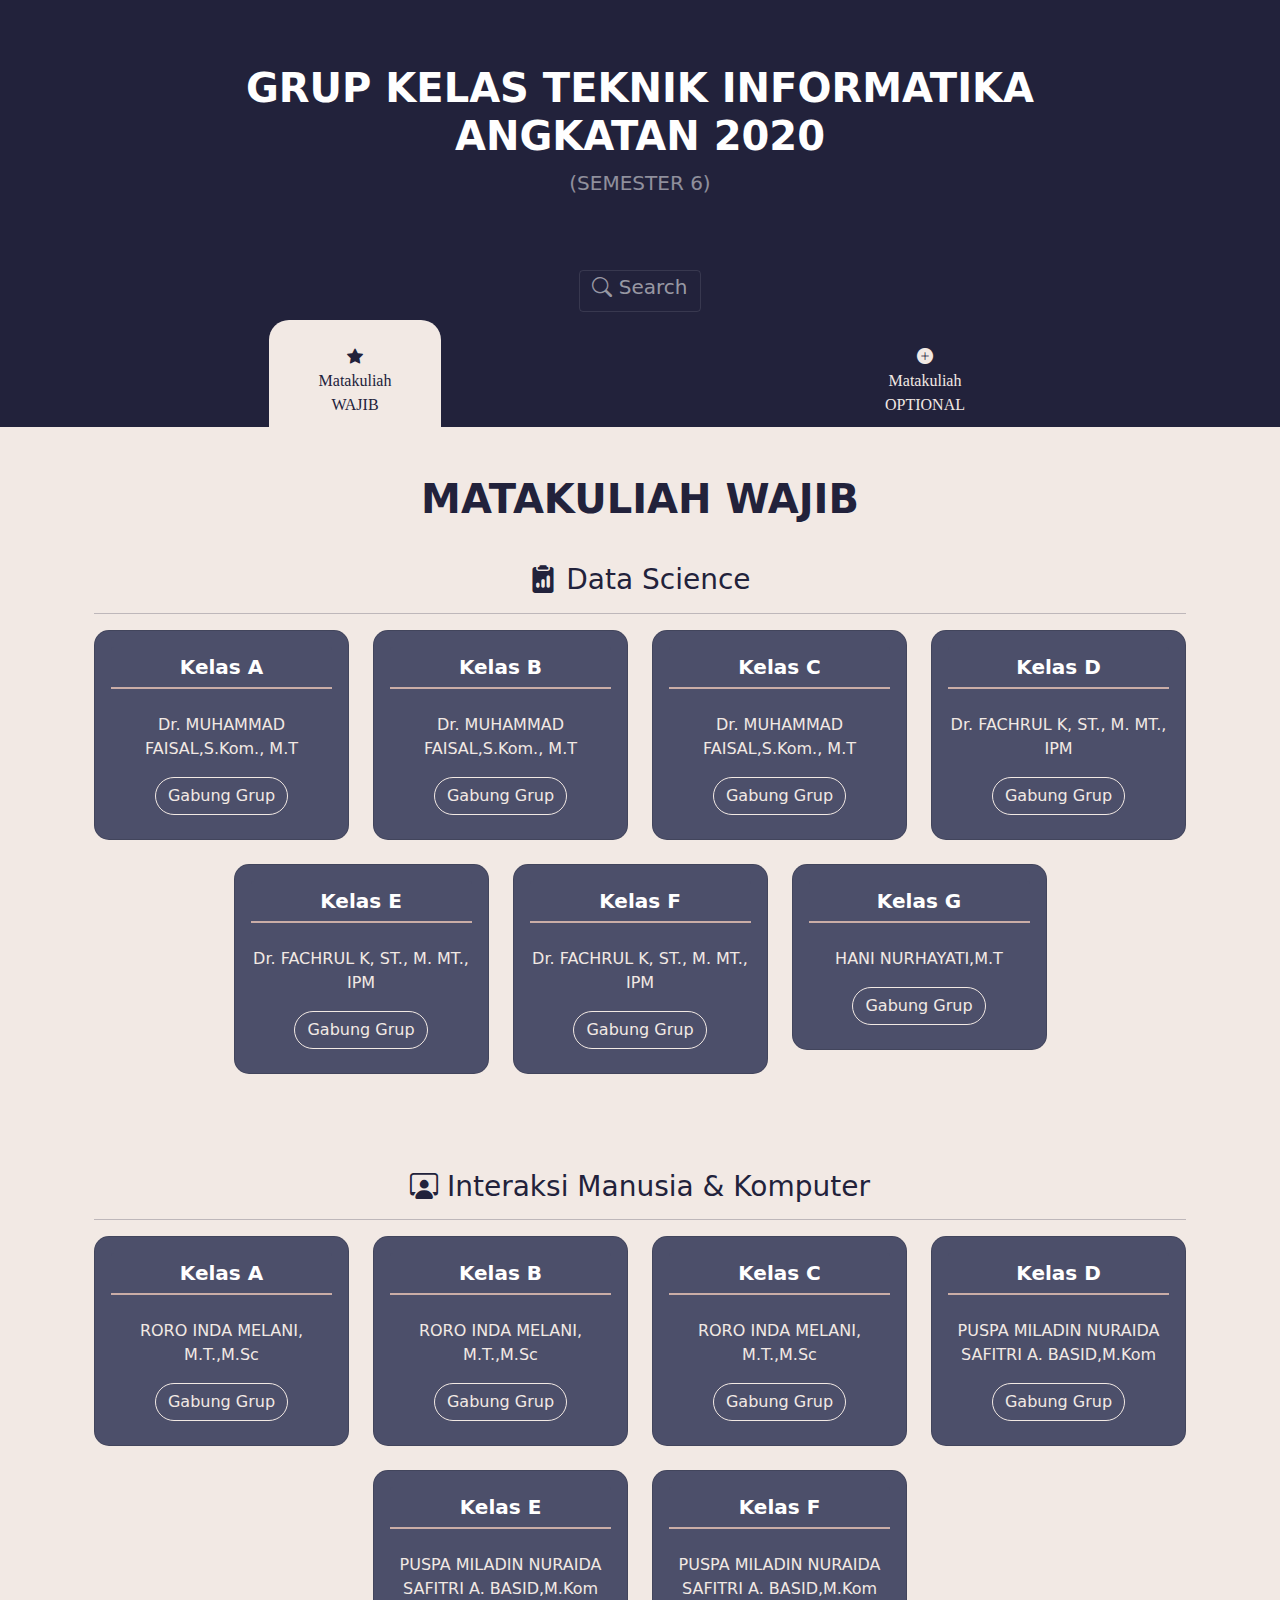
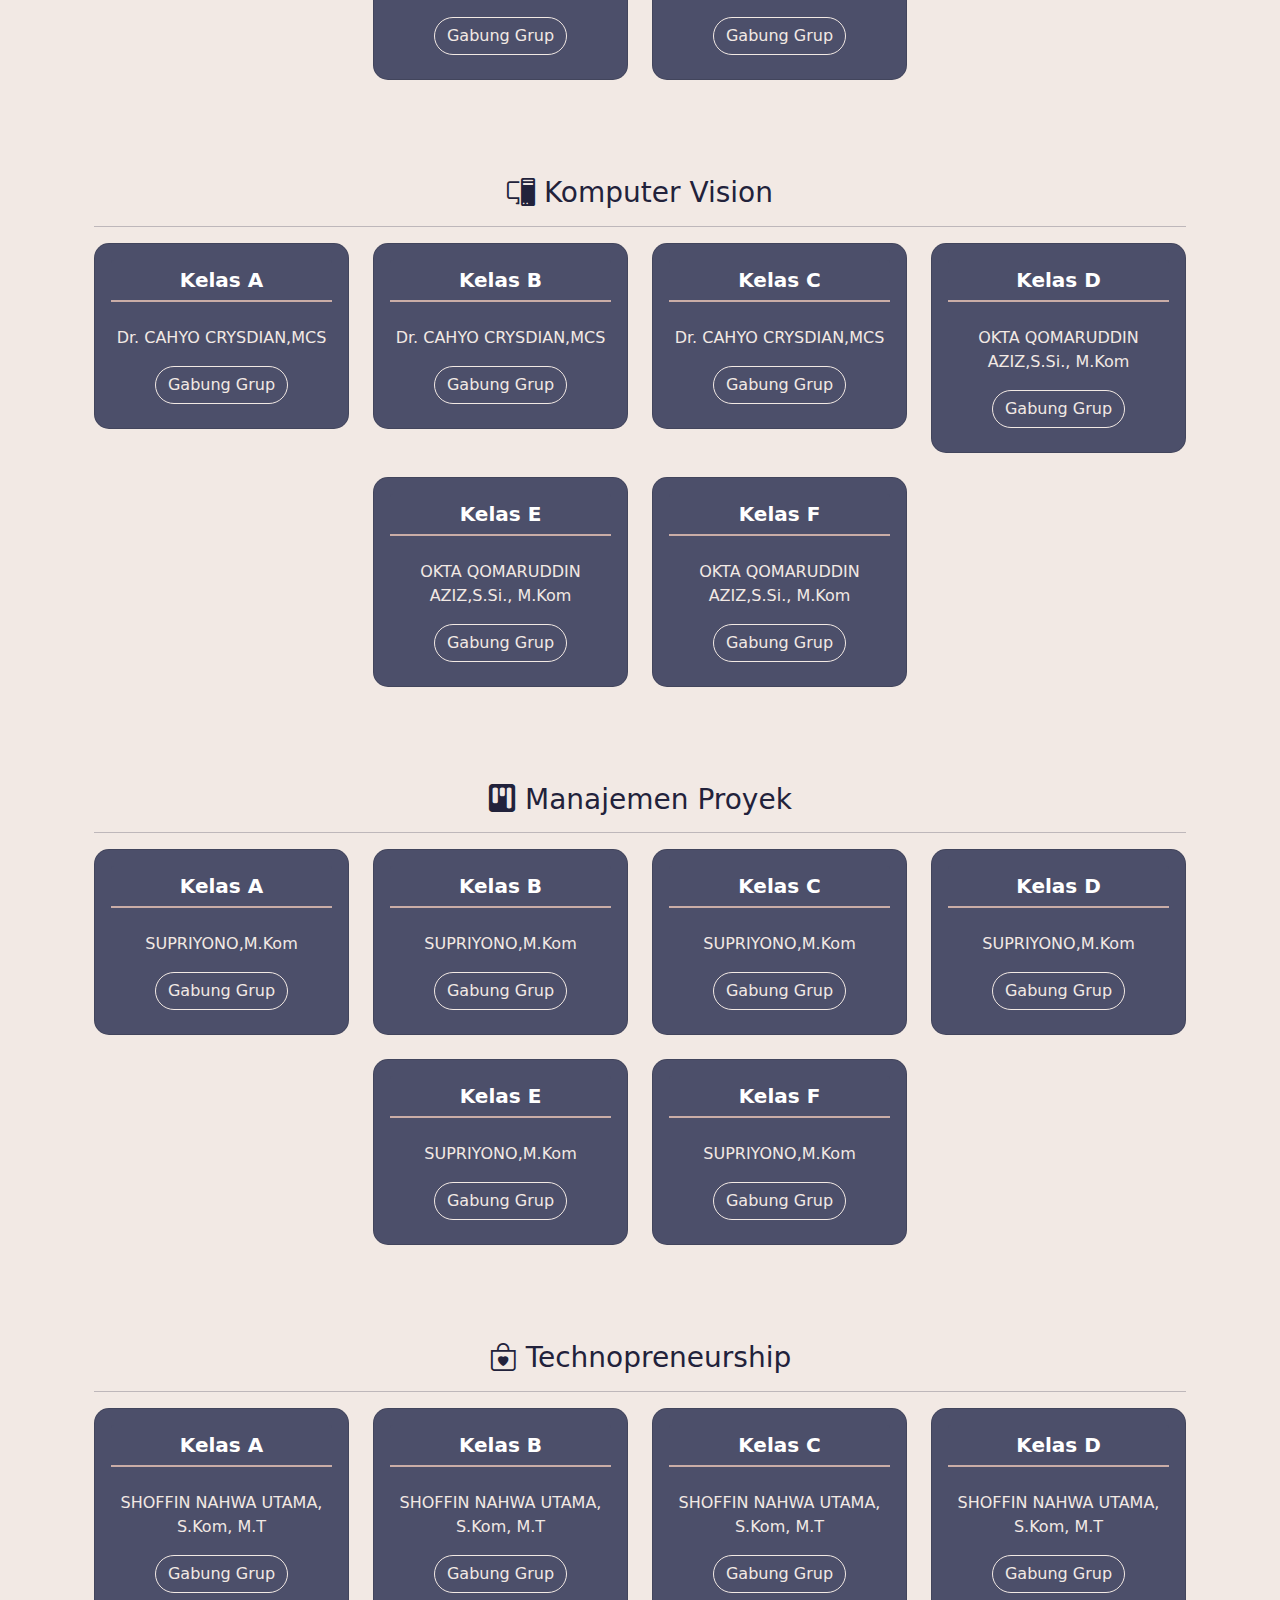
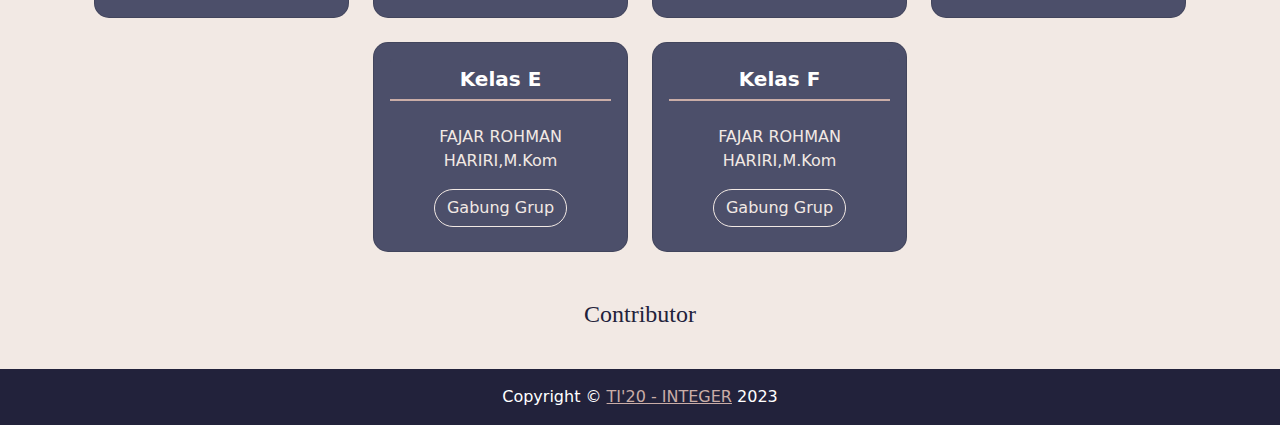
==== commit c4557034: "font contributor" ====
--- a/index.html
+++ b/index.html
@@ -1090,22 +1090,17 @@
   </div>
 
 
-  <div class="tim">
+  <div class="tim" style="margin-bottom: 40px; font-family: `Apple Color Emoji`, `Segoe UI Emoji`, `Segoe UI Symbol`;">
     <h4>
       <a onclick="myFunction()" id="myBtn" style="cursor: pointer;">Contributor</a>
     </h4>
     <form>
       <h5>
         <span id="dots"> </span><span id="more" class="my-5" style="color: #22223B">
-          200605110002
-          <br />200605110004
-          <br />200605110036
-          <br />200605110041
-          <br />200605110105
+          200605110105
           <br />200605110107
           <br />200605110111
-          <br />200605110117
-          <br />200605110133
+          <br />200605110144
           <br />200605110170
         </span>
       </h5>
